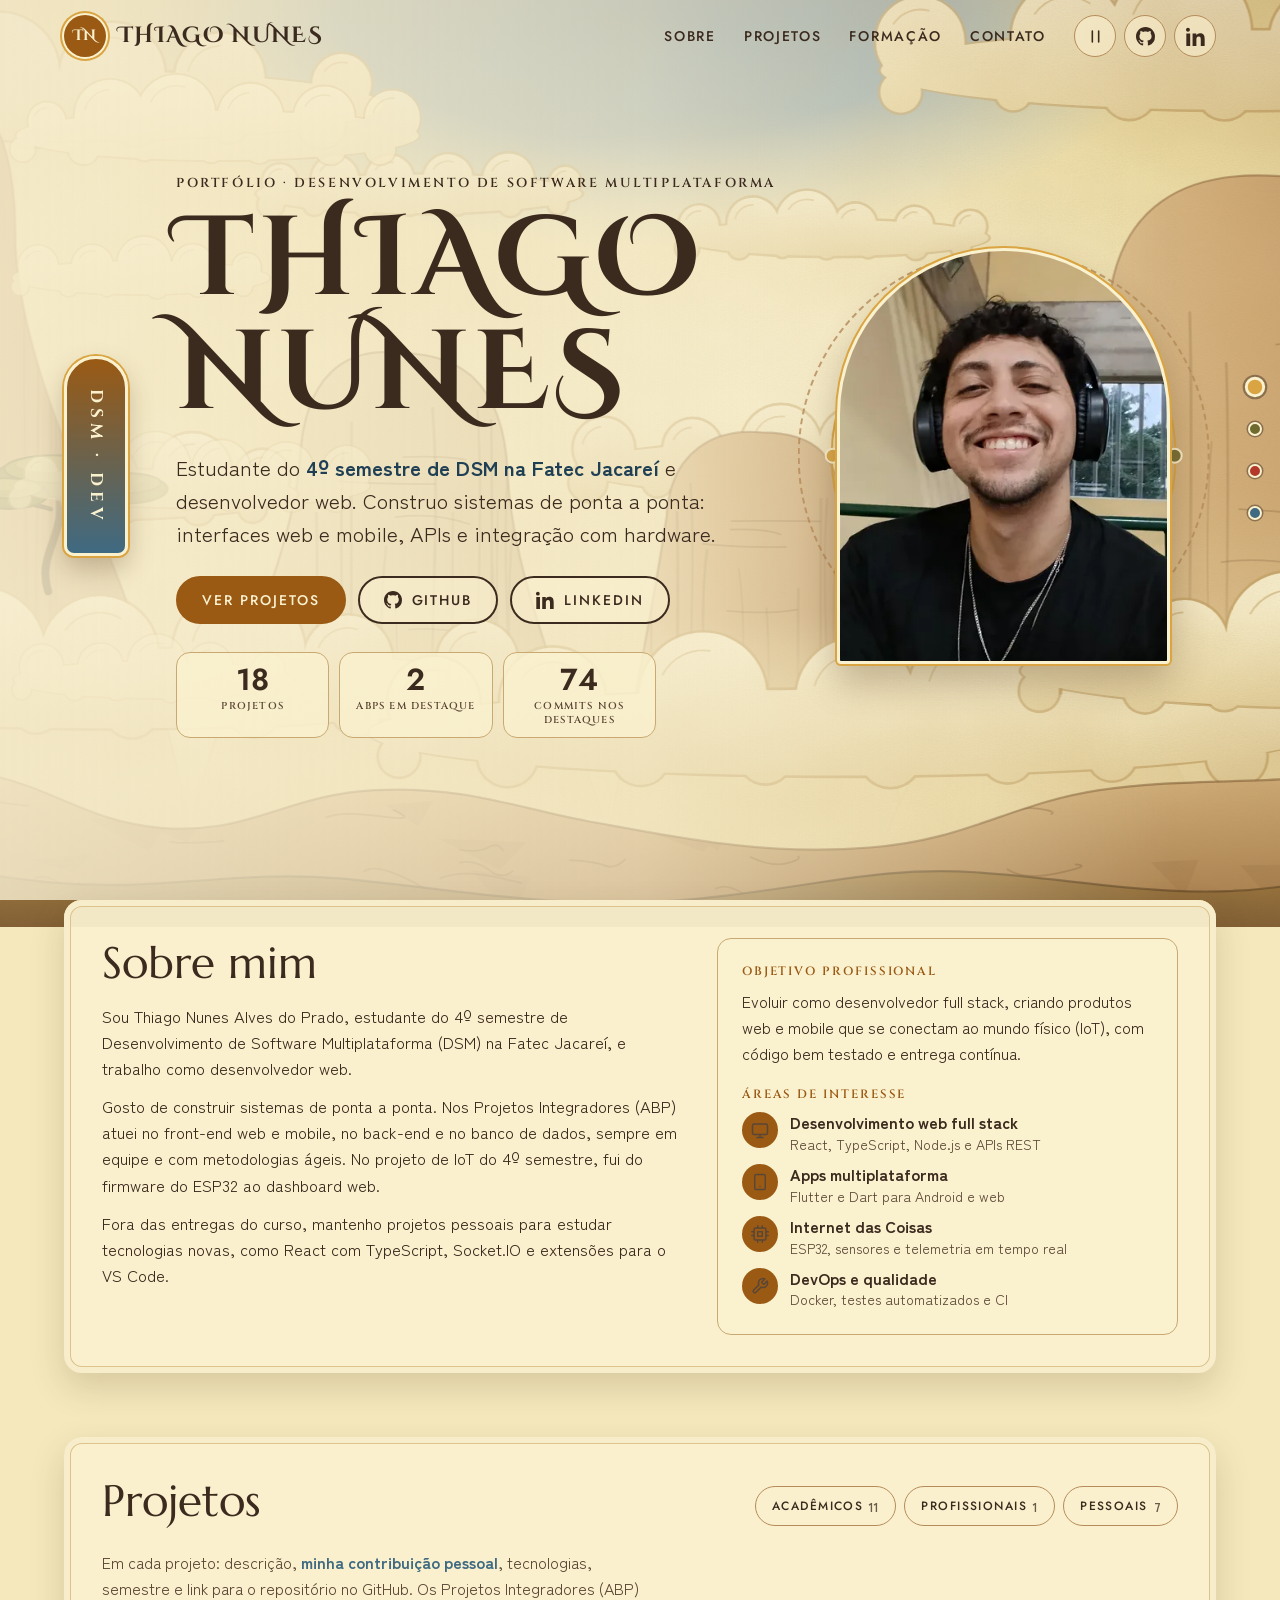
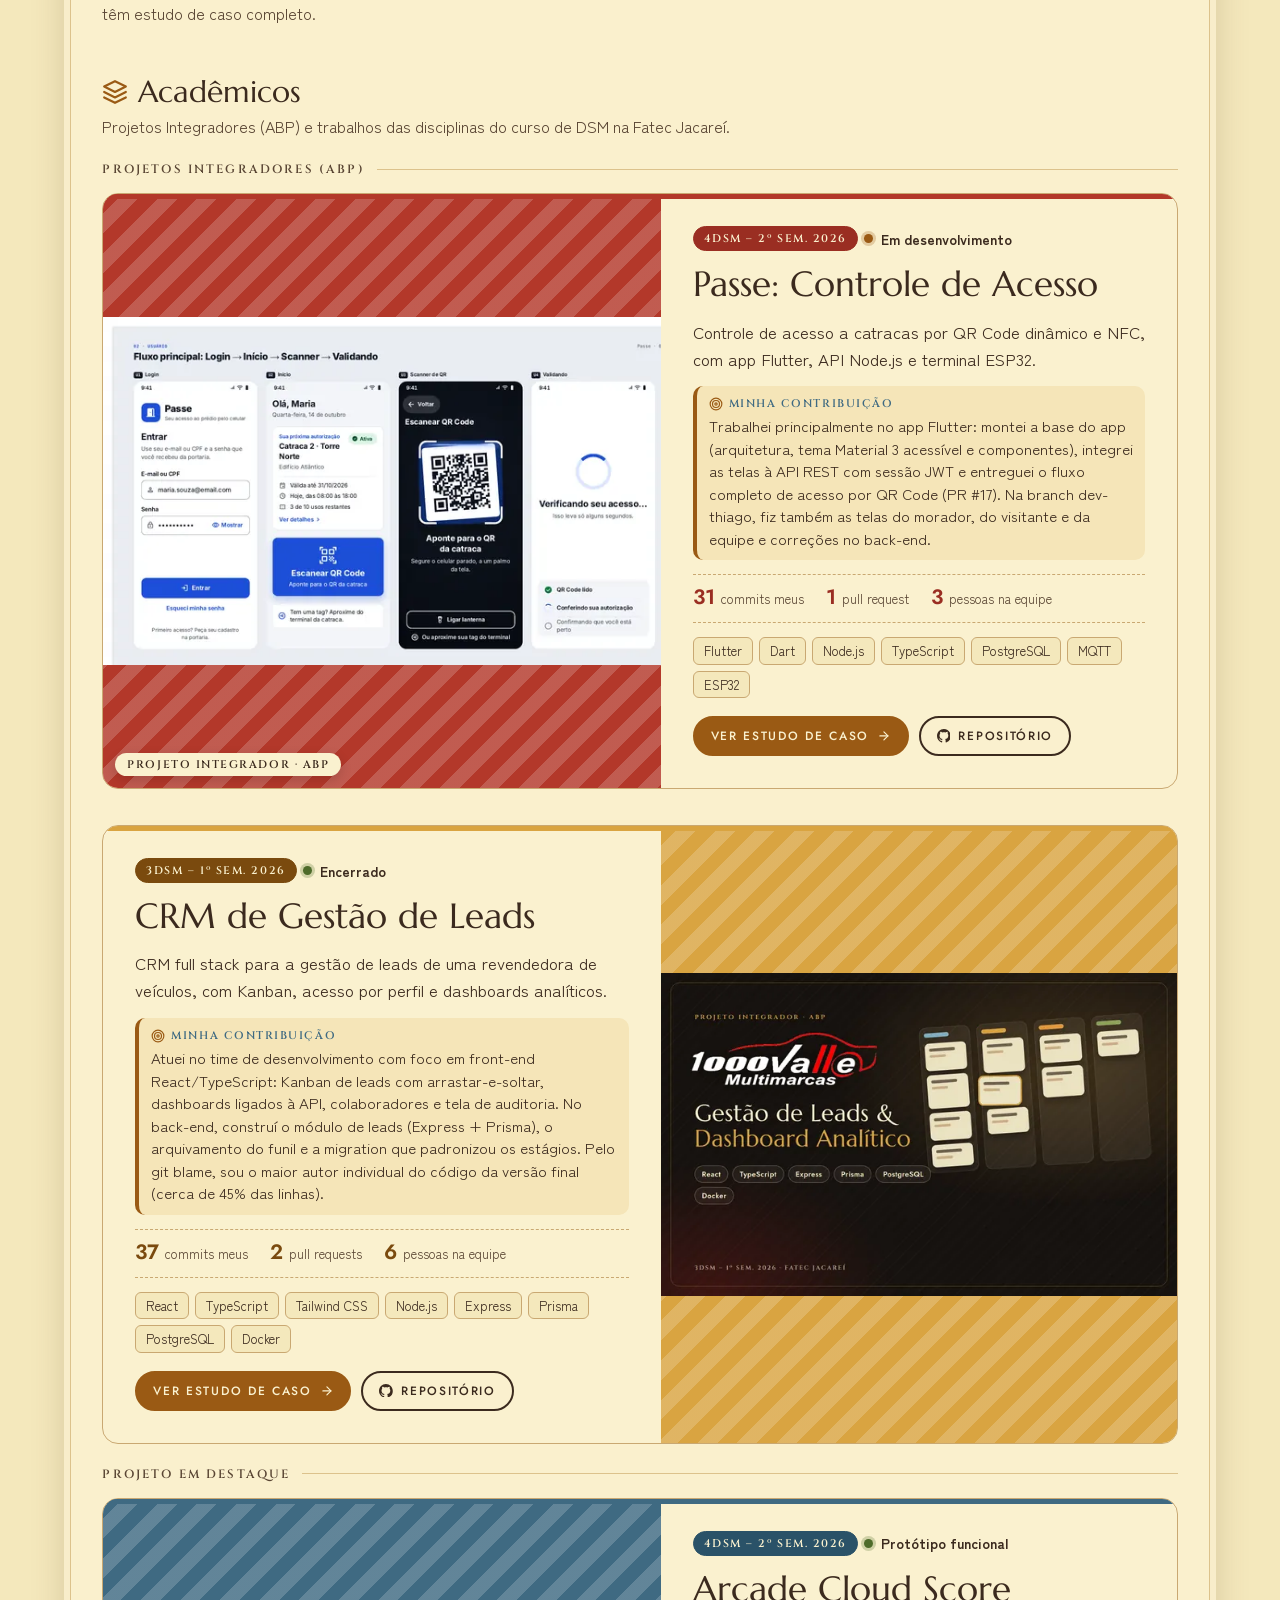
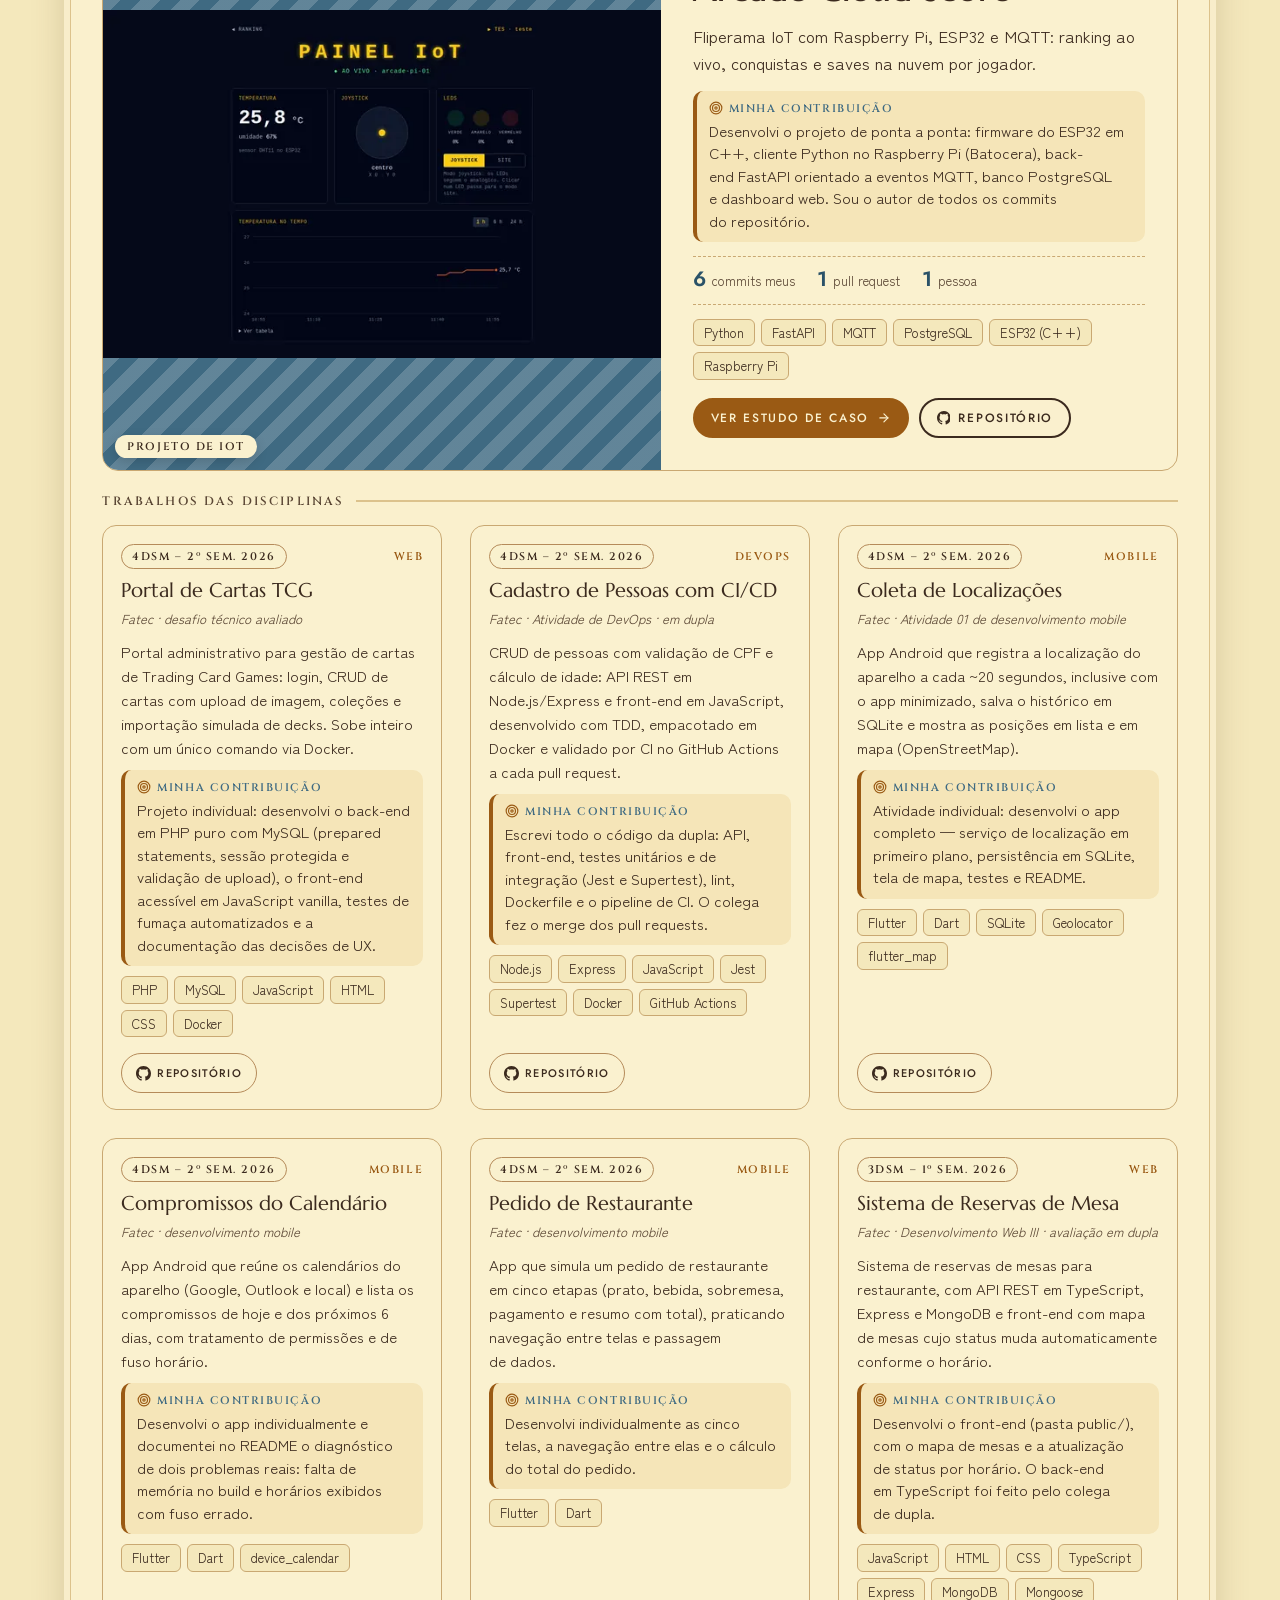
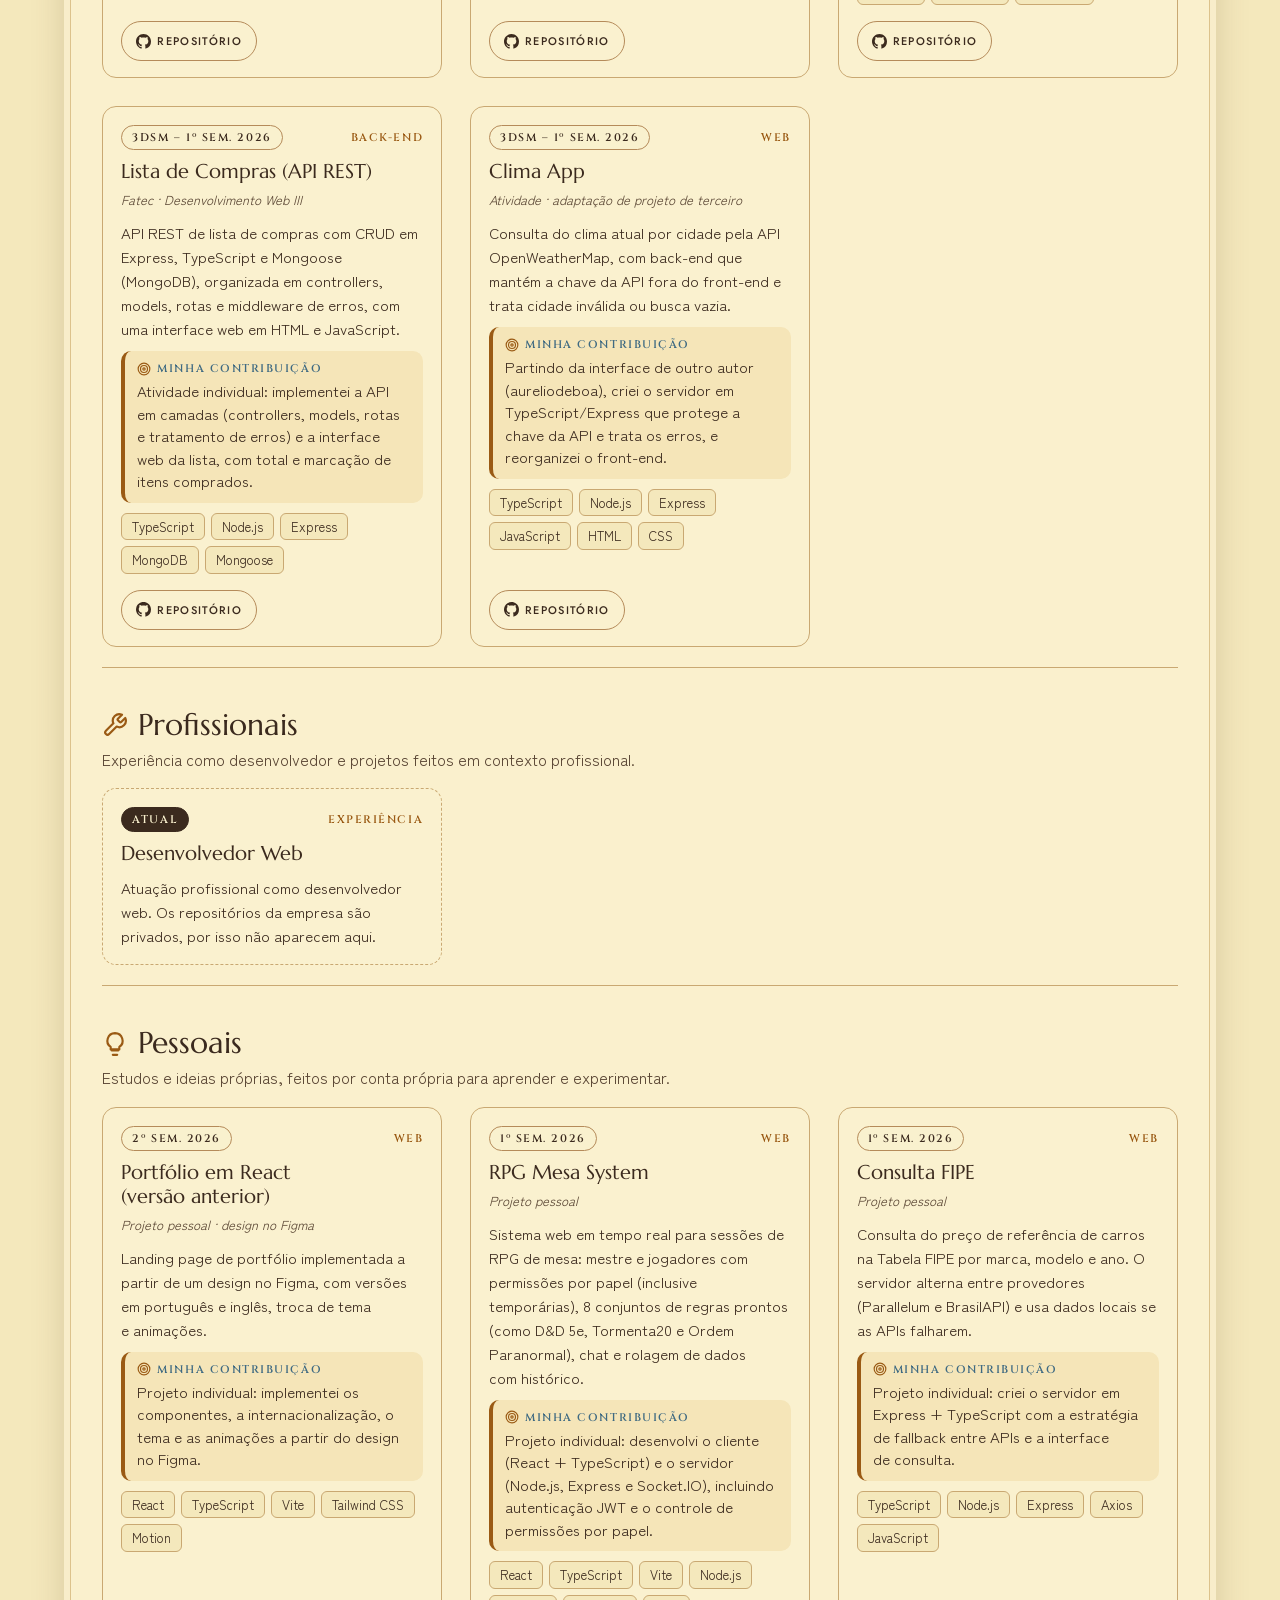
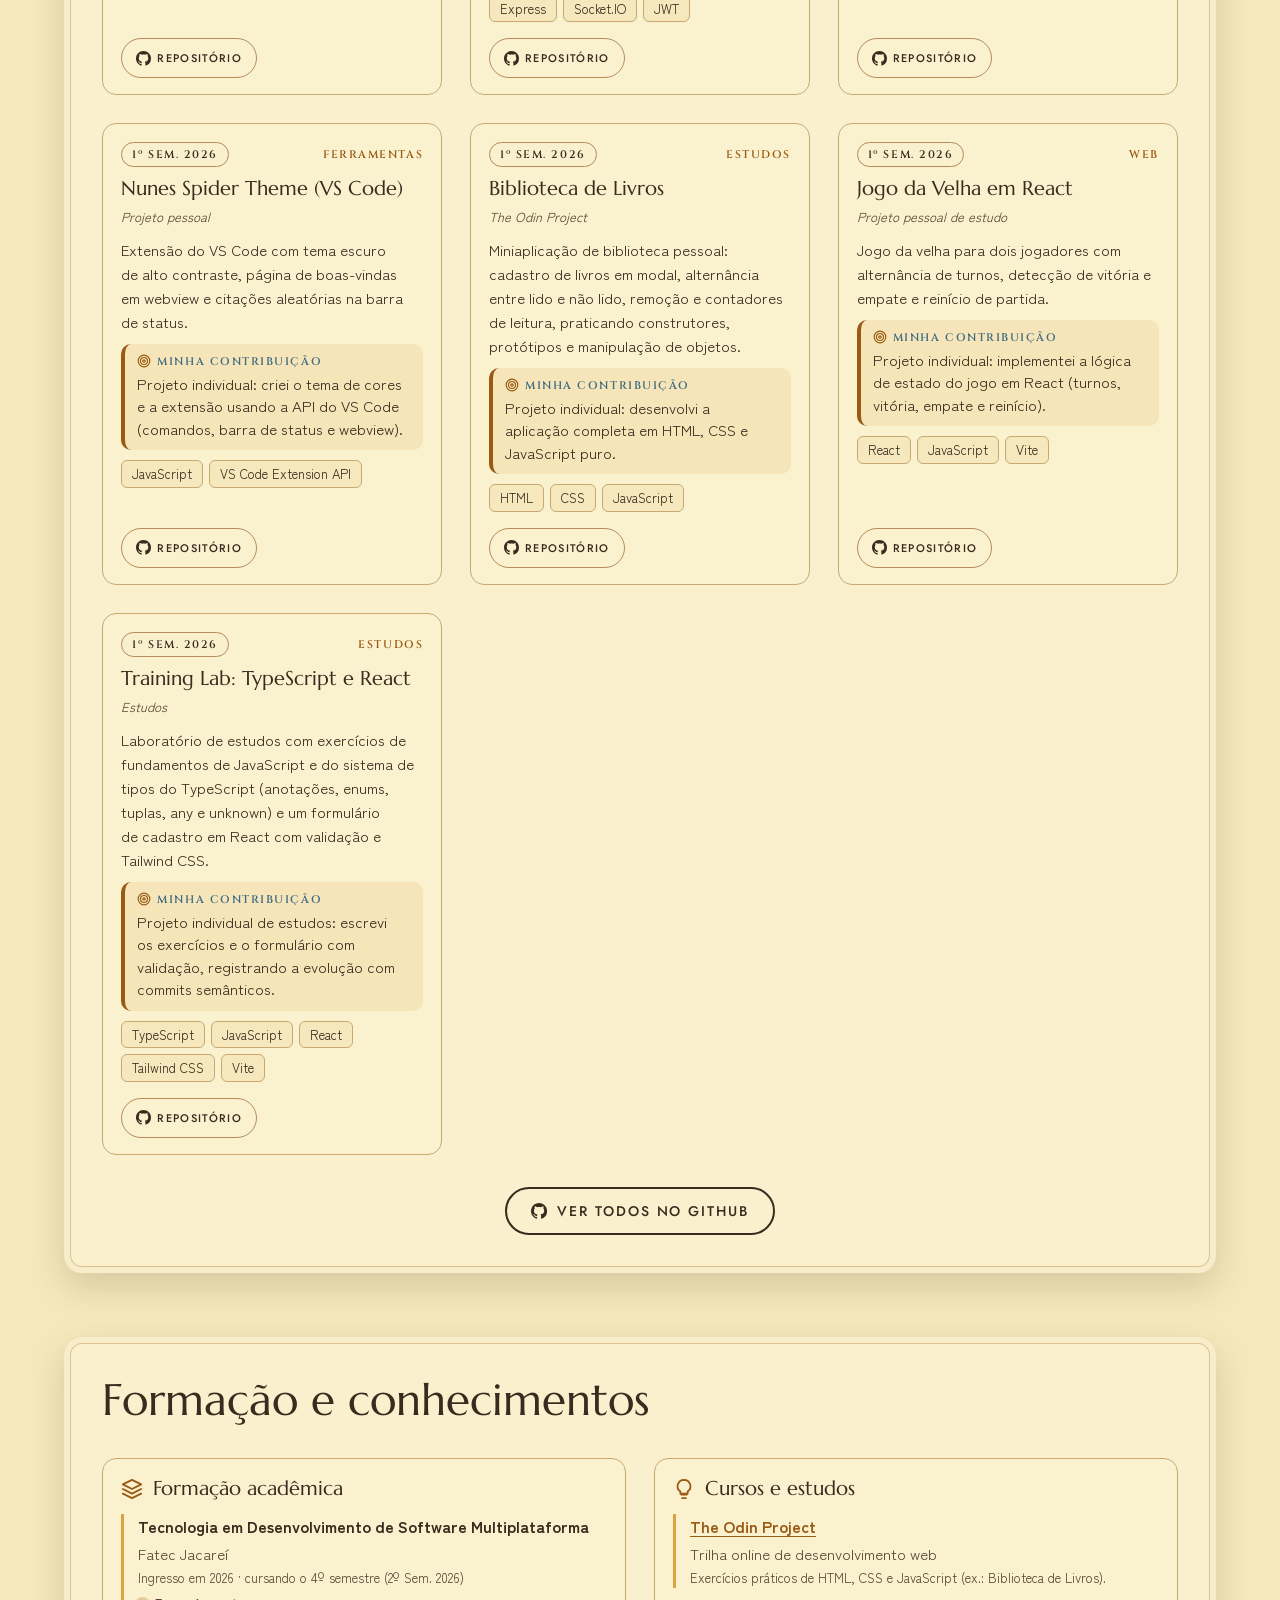
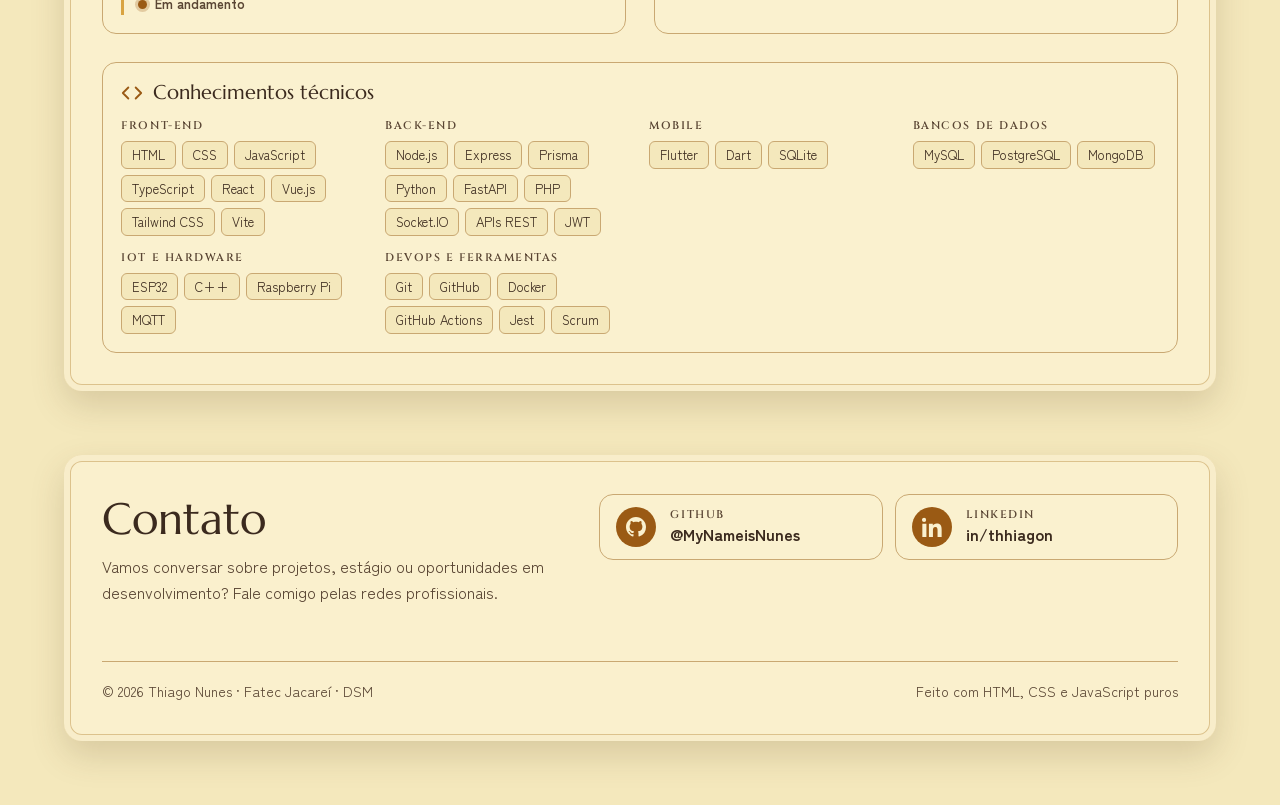
==== docs/index.html @ 823c7231 "Portfólio DSM: apresentação, projetos e estudos de caso" ====
<!DOCTYPE html>
<html lang="pt-BR">
<head>
<meta charset="utf-8">
<meta name="viewport" content="width=device-width, initial-scale=1, viewport-fit=cover">
<title>Thiago Nunes · Portfólio · DSM Fatec Jacareí</title>
<meta name="description" content="Portfólio de Thiago Nunes, estudante de Desenvolvimento de Software Multiplataforma na Fatec Jacareí: projetos integradores (ABP), projetos acadêmicos, profissionais e pessoais.">
<meta name="author" content="Thiago Nunes Alves do Prado">
<meta name="theme-color" content="#F4E8BC">
<meta property="og:type" content="website">
<meta property="og:locale" content="pt_BR">
<meta property="og:title" content="Thiago Nunes · Portfólio">
<meta property="og:description" content="Desenvolvimento de Software Multiplataforma — Fatec Jacareí. ABPs do 3º e 4º semestres, IoT, web e mobile.">
<link rel="icon" href="assets/img/favicon.svg" type="image/svg+xml">
<link rel="preload" href="assets/fonts/cinzel-decorative-700-nome.woff2" as="font" type="font/woff2" crossorigin>
<link rel="preload" href="assets/fonts/zen-kaku-gothic-new-400-latin.woff2" as="font" type="font/woff2" crossorigin>
<link rel="stylesheet" href="assets/css/site.css">
<link rel="stylesheet" href="assets/css/home.css">

<!-- Dados (edite estes arquivos para atualizar o conteúdo) → núcleo → página -->
<script defer src="assets/js/dados/perfil.js"></script>
<script defer src="assets/js/dados/projetos.js"></script>
<script defer src="assets/js/dados/repositorios.js"></script>
<script defer src="assets/js/site.js"></script>
<script defer src="assets/js/home.js"></script>
</head>
<body data-el="ar">
  <a class="skip-link" href="#conteudo">Pular para o conteúdo</a>

  <!-- Fundo e efeitos dos elementos (decorativos) -->
  <div class="bg" id="bg" aria-hidden="true"></div>
  <div class="tint" aria-hidden="true"></div>
  <div class="fx" aria-hidden="true">
    <div class="fx-g fx-ar">
      <img class="cloud c1" src="assets/img/efeitos/nuvem-a.svg" alt="">
      <img class="cloud c2" src="assets/img/efeitos/nuvem-b.svg" alt="">
      <img class="cloud c3" src="assets/img/efeitos/nuvem-a.svg" alt="">
      <img class="cloud c4" src="assets/img/efeitos/nuvem-b.svg" alt="">
    </div>
    <div class="fx-g fx-terra"><div id="leaves"></div></div>
    <div class="fx-g fx-fogo"><div class="glow"></div><div id="embers"></div></div>
    <div class="fx-g fx-agua">
      <div id="bubbles"></div>
      <svg class="wave w1" viewBox="0 0 1440 120" preserveAspectRatio="none"><path d="M0,60 C120,20 240,20 360,60 S600,100 720,60 S960,20 1080,60 S1320,100 1440,60 L1440,120 L0,120Z"/></svg>
      <svg class="wave w2" viewBox="0 0 1440 120" preserveAspectRatio="none"><path d="M0,60 C120,20 240,20 360,60 S600,100 720,60 S960,20 1080,60 S1320,100 1440,60 L1440,120 L0,120Z"/></svg>
    </div>
  </div>
  <div class="veil" aria-hidden="true"></div>

  <nav class="rail" aria-label="Atalhos para as seções">
    <a href="#inicio" data-el="ar" style="--k:#D9A441"><span>Apresentação</span><i></i></a>
    <a href="#projetos" data-el="terra" style="--k:#6F6A2E"><span>Projetos</span><i></i></a>
    <a href="#complementares" data-el="fogo" style="--k:#B3382A"><span>Formação</span><i></i></a>
    <a href="#contato" data-el="agua" style="--k:#3F6A82"><span>Contato</span><i></i></a>
  </nav>

  <header class="site-header">
    <a class="brand" href="#inicio"><span class="seal" aria-hidden="true">TN</span><span class="brand-name">Thiago Nunes</span></a>
    <button class="menu-toggle" type="button" aria-expanded="false" aria-controls="menu" aria-label="Abrir menu"><span></span><span></span><span></span></button>
    <nav class="site-nav" id="menu" aria-label="Principal">
      <a class="nav-link" href="#sobre">Sobre</a>
      <a class="nav-link" href="#projetos">Projetos</a>
      <a class="nav-link" href="#complementares">Formação</a>
      <a class="nav-link" href="#contato">Contato</a>
      <span class="nav-social" data-redes="github linkedin"></span>
    </nav>
  </header>

  <main id="conteudo">
    <!-- ============ APRESENTAÇÃO (Ar) ============ -->
    <section class="hero" id="inicio" data-el="ar" aria-labelledby="titulo-nome">
      <div class="plaque" aria-hidden="true"><span>DSM · DEV</span></div>
      <div class="hero-text">
        <p class="eyebrow">Portfólio · Desenvolvimento de Software Multiplataforma</p>
        <h1 id="titulo-nome">Thiago Nunes</h1>
        <p class="lead">Estudante do <strong>4º semestre de DSM na Fatec Jacareí</strong> e desenvolvedor web. Construo sistemas de ponta a ponta: interfaces web e mobile, APIs e integração com hardware.</p>
        <div class="actions">
          <a class="btn btn-primary" href="#projetos">Ver projetos</a>
          <a class="btn btn-ghost" data-link="github" href="https://github.com/MyNameisNunes" target="_blank" rel="noopener noreferrer"><span data-icon="github"></span>GitHub</a>
          <a class="btn btn-ghost" data-link="linkedin" href="https://www.linkedin.com/in/thhiagon/" target="_blank" rel="noopener noreferrer"><span data-icon="linkedin"></span>LinkedIn</a>
        </div>
        <dl class="hero-stats" id="hero-stats"></dl>
      </div>
      <figure class="photo">
        <div class="ring-box" aria-hidden="true">
          <div class="ring ring-a"></div>
          <div class="ring ring-b">
            <i style="left:50%;top:0;--c:var(--agua)"></i>
            <i style="left:100%;top:50%;--c:var(--terra)"></i>
            <i style="left:50%;top:100%;--c:var(--fogo)"></i>
            <i style="left:0;top:50%;--c:var(--ar)"></i>
          </div>
        </div>
        <div class="frame">
          <picture>
            <source type="image/webp" srcset="assets/img/perfil/thiago-400.webp 400w, assets/img/perfil/thiago-800.webp 800w" sizes="(max-width: 760px) 56vw, 26vw">
            <img src="assets/img/perfil/thiago-800.jpg" srcset="assets/img/perfil/thiago-400.jpg 400w, assets/img/perfil/thiago-800.jpg 800w" sizes="(max-width: 760px) 56vw, 26vw" width="800" height="1000" alt="Foto de Thiago Nunes sorrindo, de fones de ouvido" fetchpriority="high">
          </picture>
        </div>
      </figure>
    </section>

    <section class="section" id="sobre" data-el="ar" aria-labelledby="titulo-sobre">
      <div class="panel about reveal">
        <div class="about-text">
          <h2 id="titulo-sobre">Sobre mim</h2>
          <div class="prose" id="apresentacao"></div>
        </div>
        <div class="about-goals">
          <h3>Objetivo profissional</h3>
          <p id="objetivo"></p>
          <h3>Áreas de interesse</h3>
          <ul class="interest-list" id="interesses"></ul>
        </div>
      </div>
    </section>

    <!-- ============ PROJETOS (Terra) ============ -->
    <section class="section" id="projetos" data-el="terra" aria-labelledby="titulo-projetos">
      <div class="panel reveal">
        <header class="section-head">
          <div>
            <h2 id="titulo-projetos">Projetos</h2>
          </div>
          <nav class="filters" aria-label="Categorias de projetos" id="proj-nav"></nav>
        </header>
        <p class="section-intro proj-intro">Em cada projeto: descrição, <strong>minha contribuição pessoal</strong>, tecnologias, semestre e link para o repositório no GitHub. Os Projetos Integradores (ABP) têm estudo de caso completo.</p>
        <div id="projetos-lista"></div>
        <noscript><p class="noscript">Ative o JavaScript para ver a lista de projetos, ou acesse <a href="https://github.com/MyNameisNunes?tab=repositories">meus repositórios no GitHub</a>.</p></noscript>
      </div>
    </section>

    <!-- ============ INFORMAÇÕES COMPLEMENTARES (Fogo) ============ -->
    <section class="section" id="complementares" data-el="fogo" aria-labelledby="titulo-compl">
      <div class="panel reveal">
        <header class="section-head">
          <div>
            <h2 id="titulo-compl">Formação e conhecimentos</h2>
          </div>
        </header>
        <div class="info-grid" id="complementares-grid"></div>
      </div>
    </section>
  </main>

  <!-- ============ CONTATO (Água) ============ -->
  <footer class="section site-footer" id="contato" data-el="agua" aria-labelledby="titulo-contato">
    <div class="panel contact reveal">
      <div class="contact-head">
        <h2 id="titulo-contato">Contato</h2>
        <p>Vamos conversar sobre projetos, estágio ou oportunidades em desenvolvimento? Fale comigo pelas redes profissionais.</p>
      </div>
      <div class="contact-links" data-contato></div>
      <div class="footer-note">
        <span>© <span data-ano>2026</span> Thiago Nunes · Fatec Jacareí · DSM</span>
        <span>Feito com HTML, CSS e JavaScript puros</span>
      </div>
    </div>
  </footer>
</body>
</html>
---- docs/assets/css/site.css ----
/* ==========================================================================
   site.css — estilos comuns a todas as páginas
   1. Fontes  2. Tokens  3. Base  4. Efeitos  5. Layout  6. Componentes
   ========================================================================== */

/* ===== 1. Fontes (hospedadas no repositório · licença OFL em assets/fonts/LICENCAS-OFL.txt) ===== */

@font-face {
  font-family: "Cinzel";
  src: url("../fonts/cinzel-400-700-latin.woff2") format("woff2");
  font-weight: 400 700; font-style: normal; font-display: swap;
}
/* Cinzel Decorative reduzida às letras de "Thiago Nunes" (só o nome usa esta fonte).
   Se mudar o nome, gere de novo: pyftsubset <fonte>.woff2 --text="NOVO NOME" --flavor=woff2 */
@font-face {
  font-family: "Cinzel Decorative";
  src: url("../fonts/cinzel-decorative-700-nome.woff2") format("woff2");
  font-weight: 700; font-style: normal; font-display: swap;
}
@font-face {
  font-family: "Marcellus";
  src: url("../fonts/marcellus-400-latin.woff2") format("woff2");
  font-weight: 400; font-style: normal; font-display: swap;
}
@font-face {
  font-family: "Jost";
  src: url("../fonts/jost-500-600-latin.woff2") format("woff2");
  font-weight: 500 600; font-style: normal; font-display: swap;
}
@font-face {
  font-family: "Zen Kaku Gothic New";
  src: url("../fonts/zen-kaku-gothic-new-400-latin.woff2") format("woff2");
  font-weight: 400; font-style: normal; font-display: swap;
}
@font-face {
  font-family: "Zen Kaku Gothic New";
  src: url("../fonts/zen-kaku-gothic-new-700-latin.woff2") format("woff2");
  font-weight: 700; font-style: normal; font-display: swap;
}

/* ===== 2. Tokens: paleta, tipografia, espaçamentos e temas por elemento ===== */

/* Propriedades registradas para permitir transição suave entre elementos */
@property --acc  { syntax: "<color>"; inherits: true; initial-value: #9A5A14; }
@property --acc2 { syntax: "<color>"; inherits: true; initial-value: #D9A441; }
@property --acc3 { syntax: "<color>"; inherits: true; initial-value: #3F6A82; }
@property --tint { syntax: "<color>"; inherits: true; initial-value: rgba(0, 0, 0, 0); }

:root {
  /* Paleta base */
  --papel: #F4E8BC;
  --nuvem: #FAF1CF;
  --areia: #D2AD7A;
  --rocha: #B58B5A;
  --tinta: #3B2A1E;
  --tinta-2: #5A4634;          /* texto secundário (contraste AA sobre --nuvem) */
  --linha: #C9A872;
  --linha-2: #DCC28C;

  /* Elementos */
  --agua: #3F6A82;
  --terra: #6F6A2E;
  --fogo: #B3382A;
  --ar: #D9A441;

  /* Estados */
  --ok: #4E6B2A;
  --andamento: #9A5A14;
  --planejado: #5A6E80;

  /* Tipografia (fontes instaladas no sistema primeiro; depois as .woff2 hospedadas em assets/fonts) */
  --logo: "Herculanum", "Cinzel Decorative", Georgia, serif;
  --botao: "Sackers Gothic Medium", "Sackers Gothic", "Jost", system-ui, sans-serif;
  --cap: "Trajan Pro", "Trajan Pro 3", "Cinzel", Georgia, serif;
  --titulo: "Albertus", "Albertus Medium", "Marcellus", Georgia, serif;
  --sans: "Zen Kaku Gothic New", system-ui, -apple-system, "Segoe UI", sans-serif;
  --mono: ui-monospace, "SFMono-Regular", "Cascadia Code", Menlo, Consolas, monospace;

  /* Espaço e forma */
  --pad: clamp(16px, 5vw, 72px);
  --gap: clamp(16px, 2.4vw, 28px);
  --header-h: 72px;
  --raio: 18px;
  --raio-sm: 12px;
  --painel: rgba(250, 241, 207, .94);
  --sombra: 0 14px 34px rgba(90, 60, 25, .18);
  --sombra-hover: 0 14px 28px rgba(90, 60, 25, .22);
  --max: 1200px;
}

/* Cada seção/página define o elemento ativo; as cores de acento acompanham */
body,
body[data-el="ar"]    { --acc: #9A5A14; --acc2: #D9A441; --acc3: #3F6A82; --tint: rgba(0, 0, 0, 0); }
body[data-el="terra"] { --acc: #5E5A24; --acc2: #B5AB5A; --acc3: #33341A; --tint: rgba(95, 105, 40, .30); }
body[data-el="fogo"]  { --acc: #B3382A; --acc2: #E39A3B; --acc3: #5A1E18; --tint: rgba(195, 62, 25, .36); }
body[data-el="agua"]  { --acc: #2F5F7A; --acc2: #7FB0C4; --acc3: #1F3F55; --tint: rgba(40, 100, 140, .32); }

/* Cor de destaque local de um card/projeto (definida via --c) */
[data-cor="ar"]    { --c: var(--ar);    --c-texto: #7A4A0E; }
[data-cor="terra"] { --c: var(--terra); --c-texto: #4F4B1C; }
[data-cor="fogo"]  { --c: var(--fogo);  --c-texto: #9A2E22; }
[data-cor="agua"]  { --c: var(--agua);  --c-texto: #2A5268; }

/* ===== 3. Base: reset, tipografia e utilitários ===== */

*, *::before, *::after { box-sizing: border-box; }

html {
  -webkit-text-size-adjust: 100%;
  text-size-adjust: 100%;
  scroll-behavior: smooth;
  scroll-padding-top: calc(var(--header-h) + 16px);
  background: var(--papel);
}

body {
  margin: 0;
  min-height: 100vh;
  min-height: 100svh;
  isolation: isolate;
  overflow-x: clip;
  font-family: var(--sans);
  font-size: 1rem;
  line-height: 1.6;
  color: var(--tinta);
  background: var(--papel);
  transition: --acc .9s ease, --acc2 .9s ease, --acc3 .9s ease, --tint .9s ease;
}

img, svg, video, picture { display: block; max-width: 100%; }
img { height: auto; }

a { color: var(--acc); text-underline-offset: .18em; text-decoration-thickness: 1px; }
a:hover { color: var(--tinta); }

h1, h2, h3, h4, h5 {
  margin: 0;
  font-family: var(--titulo);
  font-weight: 400;
  line-height: 1.15;
  text-wrap: balance;
}
h2 { font-size: clamp(1.75rem, 1.2rem + 2.2vw, 2.75rem); }
h3 { font-size: clamp(1.25rem, 1.1rem + .6vw, 1.5rem); }

p { margin: 0; text-wrap: pretty; }
ul, ol { margin: 0; padding: 0; }
dl, dd { margin: 0; }
button, input, select { font: inherit; color: inherit; }
code, kbd, pre { font-family: var(--mono); font-size: .92em; }

:focus-visible { outline: 3px solid var(--tinta); outline-offset: 2px; box-shadow: 0 0 0 6px var(--nuvem); border-radius: 4px; }
::selection { background: var(--ar); color: var(--tinta); }

/* Acessibilidade */
.sr-only {
  position: absolute !important;
  width: 1px; height: 1px; padding: 0; margin: -1px;
  overflow: hidden; clip: rect(0 0 0 0); white-space: nowrap; border: 0;
}
.skip-link {
  position: fixed; left: 12px; top: -80px; z-index: 100;
  padding: 12px 18px; border-radius: 999px;
  background: var(--tinta); color: var(--nuvem);
  font: 500 14px var(--botao); letter-spacing: .08em; text-transform: uppercase; text-decoration: none;
  transition: top .2s;
}
.skip-link:focus { top: 12px; color: var(--nuvem); }

/* Ícones SVG gerados pelo JS (assets/js/lib/icones.js) */
.icon { width: 1.15em; height: 1.15em; flex: none; fill: none; stroke: currentColor; stroke-width: 2; stroke-linecap: round; stroke-linejoin: round; }
.icon.is-solid { fill: currentColor; stroke: none; }

/* Rótulo "Elemento · X" */
.el-tag {
  margin: 0 0 6px;
  font: 600 12px var(--cap);
  letter-spacing: .22em;
  text-transform: uppercase;
  color: var(--c-texto, var(--acc));
}

/* Mensagem para quem navega sem JavaScript */
.noscript {
  max-width: var(--max); margin: 0 auto 24px; padding: 16px 20px;
  border-radius: var(--raio-sm); background: var(--nuvem); border: 1.5px solid var(--linha);
}

/* ===== 4. Efeitos: fundo, véu e partículas de cada elemento ===== */

.bg {
  position: fixed; inset: 0; z-index: -3;
  background: var(--papel) url("../img/fundo/avatar-bg.svg") center / cover no-repeat;
  transform: scale(1.06);
  will-change: transform;
}
.tint {
  position: fixed; inset: 0; z-index: -2; pointer-events: none;
  background: var(--tint);
  mix-blend-mode: multiply;
}
.veil {
  position: fixed; inset: 0; z-index: -1; pointer-events: none;
  background: linear-gradient(180deg, rgba(247, 238, 208, .78), rgba(247, 238, 208, .5));
}
@media (min-width: 761px) {
  .veil { background: linear-gradient(90deg, rgba(247, 238, 208, .82), rgba(247, 238, 208, .6) 50%, rgba(247, 238, 208, 0) 92%); }
}

.fx { position: fixed; inset: 0; z-index: -1; overflow: hidden; pointer-events: none; }
.fx-g { position: absolute; inset: 0; opacity: 0; visibility: hidden; transition: opacity 1.1s ease, visibility 0s linear 1.1s; }
.fx-ar { opacity: .35; visibility: visible; }
body[data-el="ar"] .fx-ar,
body[data-el="terra"] .fx-terra,
body[data-el="fogo"] .fx-fogo,
body[data-el="agua"] .fx-agua { opacity: 1; visibility: visible; transition: opacity 1.1s ease, visibility 0s; }
/* Partículas dos elementos inativos ficam pausadas (economiza CPU/GPU, sobretudo no celular) */
body:not([data-el="terra"]) .fx-terra *,
body:not([data-el="fogo"]) .fx-fogo *,
body:not([data-el="agua"]) .fx-agua * { animation-play-state: paused; }

/* Ar — nuvens */
.cloud { position: absolute; left: 0; height: auto; opacity: .85; animation: drift linear infinite; will-change: transform; }
.c1 { top: 6%;  width: max(34vw, 220px); animation-duration: 140s; animation-delay: -30s; }
.c2 { top: 24%; width: max(22vw, 160px); animation-duration: 190s; animation-delay: -120s; opacity: .7; }
.c3 { top: 46%; width: max(30vw, 200px); animation-duration: 160s; animation-delay: -90s; opacity: .6; }
.c4 { top: 68%; width: max(24vw, 170px); animation-duration: 210s; animation-delay: -10s; opacity: .55; }

/* Terra — folhas */
.leaf {
  position: absolute; top: -20px; left: var(--x);
  width: 16px; height: 9px; border-radius: 100% 0 100% 0;
  background: var(--c); opacity: 0;
  animation: fall var(--d) linear var(--delay) infinite;
}

/* Fogo — brasas e brilho */
.glow {
  position: absolute; left: 0; right: 0; bottom: 0; height: 50%;
  background: radial-gradient(110% 100% at 50% 100%, rgba(255, 110, 30, .5), rgba(255, 110, 30, 0) 70%);
  animation: flicker 2.6s ease-in-out infinite alternate;
}
.ember {
  position: absolute; bottom: -12px; left: var(--x);
  width: var(--s); height: var(--s); border-radius: 50%;
  background: #FFC266; box-shadow: 0 0 10px 2px #FF7A1A; opacity: 0;
  animation: ember var(--d) ease-in var(--delay) infinite;
}

/* Água — bolhas e ondas */
.bubble {
  position: absolute; bottom: -40px; left: var(--x);
  width: var(--s); height: var(--s); border-radius: 50%;
  border: 1.5px solid rgba(250, 241, 207, .85); background: rgba(255, 255, 255, .16); opacity: 0;
  animation: bubble var(--d) ease-in-out var(--delay) infinite;
}
.wave { position: absolute; left: 0; bottom: 0; width: 200%; fill: rgba(47, 95, 122, .28); animation: wave 16s linear infinite; }
.w1 { height: 110px; }
.w2 { height: 80px; fill: rgba(127, 176, 196, .35); animation-duration: 24s; animation-direction: reverse; }

@keyframes drift { from { transform: translateX(-40vw); } to { transform: translateX(110vw); } }
@keyframes fall {
  0%   { transform: translate(0, 0) rotate(0); opacity: 0; }
  10%  { opacity: .85; }
  50%  { transform: translate(14vw, 55vh) rotate(260deg); }
  90%  { opacity: .85; }
  100% { transform: translate(28vw, 110vh) rotate(560deg); opacity: 0; }
}
@keyframes flicker { from { opacity: .65; } to { opacity: 1; } }
@keyframes ember {
  0%   { transform: translate(0, 0) scale(1); opacity: 0; }
  12%  { opacity: 1; }
  100% { transform: translate(var(--sw), -105vh) scale(.2); opacity: 0; }
}
@keyframes bubble {
  0%   { transform: translate(0, 0); opacity: 0; }
  15%  { opacity: .9; }
  50%  { transform: translate(24px, -55vh); }
  100% { transform: translate(-16px, -108vh); opacity: 0; }
}
@keyframes wave { to { transform: translateX(-50%); } }

/* Animações de entrada reutilizadas */
@keyframes rise { from { opacity: 0; transform: translateY(26px); } }
@keyframes float { 50% { transform: translateY(-10px); } }
@keyframes spin { to { transform: rotate(360deg); } }

/* Só esconde quando o reveal.js está ativo (.has-reveal) — sem JS, tudo aparece */
.has-reveal .reveal { opacity: 0; transform: translateY(28px); transition: opacity .8s ease, transform .8s ease; }
.has-reveal .reveal.is-in { opacity: 1; transform: none; }
.has-reveal .is-in .stagger > * { animation: rise .6s ease backwards; animation-delay: calc(var(--i, 0) * 70ms + 120ms); }

/* Animações pausadas pelo botão do cabeçalho */
.sem-animacao *, .sem-animacao *::before, .sem-animacao *::after { animation-play-state: paused !important; }

@media (prefers-reduced-motion: reduce) {
  html { scroll-behavior: auto; }
  *, *::before, *::after { animation: none !important; transition: none !important; }
  .has-reveal .reveal { opacity: 1; transform: none; }
  .fx { display: none; }
  .bg { transform: none; }
}

/* ===== 5. Layout: cabeçalho, menu mobile, trilho, seções e rodapé ===== */

/* ---------- Cabeçalho ---------- */
.site-header {
  position: sticky; top: 0; z-index: 30;
  display: flex; align-items: center; justify-content: space-between; gap: 16px;
  min-height: var(--header-h);
  padding: 12px var(--pad);
  padding-top: max(12px, env(safe-area-inset-top));
  transition: background .25s, box-shadow .25s;
}
.site-header.is-scrolled,
.site-header.is-open {
  background: rgba(250, 241, 207, .95);
  box-shadow: 0 1px 0 var(--linha), 0 8px 20px rgba(90, 60, 25, .12);
}

.brand {
  display: inline-flex; align-items: center; gap: 12px; min-width: 0;
  color: var(--tinta); text-decoration: none;
  font-family: var(--logo); font-size: clamp(17px, 1rem + .5vw, 22px);
  letter-spacing: .06em; text-transform: uppercase; white-space: nowrap;
}
.brand:hover { color: var(--tinta); }
.seal {
  width: 42px; height: 42px; flex: none; border-radius: 50%;
  display: grid; place-items: center;
  font-size: 15px; letter-spacing: .04em;
  background: var(--acc); color: var(--nuvem);
  box-shadow: 0 0 0 2px var(--nuvem), 0 0 0 4px var(--acc2);
}

.site-nav { display: flex; align-items: center; gap: clamp(14px, 2.2vw, 32px); }
.site-nav .nav-link {
  position: relative; padding: 8px 0;
  color: var(--tinta); text-decoration: none;
  font: 500 14px var(--botao); letter-spacing: .12em; text-transform: uppercase;
}
.site-nav .nav-link::after {
  content: ""; position: absolute; left: 0; right: 0; bottom: 2px; height: 2px;
  background: var(--acc); transform: scaleX(0); transform-origin: left; transition: transform .25s;
}
.site-nav .nav-link:hover::after,
.site-nav .nav-link.is-active::after,
.site-nav .nav-link[aria-current="page"]::after { transform: scaleX(1); }
.nav-social { display: flex; align-items: center; gap: 8px; }

/* Botão do menu (somente mobile) */
.menu-toggle {
  display: none; position: relative; flex: none;
  width: 46px; height: 46px; border-radius: 50%;
  border: 1.5px solid var(--rocha); background: rgba(250, 241, 207, .7);
  cursor: pointer;
}
.menu-toggle span {
  position: absolute; left: 13px; right: 13px; height: 2px; border-radius: 2px;
  background: var(--tinta); transition: transform .25s, opacity .2s;
}
.menu-toggle span:nth-child(1) { top: 15px; }
.menu-toggle span:nth-child(2) { top: 21px; }
.menu-toggle span:nth-child(3) { top: 27px; }
.site-header.is-open .menu-toggle span:nth-child(1) { transform: translateY(6px) rotate(45deg); }
.site-header.is-open .menu-toggle span:nth-child(2) { opacity: 0; }
.site-header.is-open .menu-toggle span:nth-child(3) { transform: translateY(-6px) rotate(-45deg); }

@media (max-width: 860px) {
  :root { --header-h: 66px; }
  .menu-toggle { display: inline-block; }
  .site-nav {
    position: absolute; top: 100%; left: 0; right: 0;
    flex-direction: column; align-items: stretch; gap: 0;
    max-height: calc(100svh - var(--header-h));
    overflow-y: auto; overscroll-behavior: contain;
    padding: 4px var(--pad) 22px;
    background: rgba(250, 241, 207, .98);
    box-shadow: 0 1px 0 var(--linha), 0 18px 30px rgba(90, 60, 25, .18);
    opacity: 0; visibility: hidden; transform: translateY(-8px);
    transition: opacity .2s, transform .2s, visibility 0s .2s;
  }
  .site-header.is-open .site-nav { opacity: 1; visibility: visible; transform: none; transition: opacity .2s, transform .2s; }
  .site-nav .nav-link { padding: 16px 4px; font-size: 15px; border-bottom: 1px solid var(--linha-2); }
  .site-nav .nav-link::after { display: none; }
  .site-nav .nav-link.is-active,
  .site-nav .nav-link[aria-current="page"] { color: var(--c-texto, var(--acc)); border-left: 4px solid currentColor; padding-left: 10px; }
  .nav-social { padding-top: 18px; gap: 12px; }
}
@media (max-width: 380px) {
  .brand-name { font-size: 15px; letter-spacing: .04em; }
  .seal { width: 38px; height: 38px; font-size: 14px; }
}

/* ---------- Trilho de elementos (desktop) ---------- */
.rail {
  position: fixed; right: 18px; top: 50%; transform: translateY(-50%); z-index: 9;
  display: flex; flex-direction: column; gap: 18px;
}
.rail a { display: flex; align-items: center; justify-content: flex-end; gap: 10px; text-decoration: none; min-height: 24px; }
.rail span {
  font: 600 12px var(--cap); letter-spacing: .16em; text-transform: uppercase; color: var(--tinta);
  background: var(--nuvem); padding: 3px 10px; border-radius: 999px;
  opacity: 0; transform: translateX(6px); transition: opacity .25s, transform .25s;
}
.rail a:hover span, .rail a:focus-visible span { opacity: 1; transform: none; }
.rail i {
  width: 14px; height: 14px; border-radius: 50%; background: var(--k);
  border: 2px solid var(--nuvem); box-shadow: 0 0 0 1.5px rgba(59, 42, 30, .45);
  transition: transform .3s;
}
.rail a.is-active i { transform: scale(1.45); }
@media (max-width: 1100px) { .rail { display: none; } }

/* ---------- Seções e painéis ---------- */
.section { padding: 0 var(--pad) clamp(36px, 6vw, 64px); }
.panel {
  max-width: var(--max); margin: 0 auto;
  padding: clamp(20px, 3vw, 40px);
  background: var(--painel);
  border-radius: var(--raio);
  box-shadow: inset 0 0 0 6px var(--painel), inset 0 0 0 7px var(--linha-2), var(--sombra);
}
@media (max-width: 480px) {
  .section { padding-inline: 12px; }
  .panel { padding: 22px 16px; border-radius: 16px; box-shadow: inset 0 0 0 4px var(--painel), inset 0 0 0 5px var(--linha-2), var(--sombra); }
}

.section-head {
  display: flex; flex-wrap: wrap; align-items: flex-end; justify-content: space-between; gap: 14px 24px;
  margin-bottom: clamp(20px, 3vw, 32px);
}
.section-intro { max-width: 34em; color: var(--tinta-2); font-size: 1rem; }
.section-foot { display: flex; flex-wrap: wrap; justify-content: center; gap: 12px; margin-top: clamp(22px, 3vw, 32px); }

/* ---------- Rodapé / contato ---------- */
.site-footer { padding-bottom: max(clamp(36px, 6vw, 64px), env(safe-area-inset-bottom)); }
.footer-note {
  display: flex; flex-wrap: wrap; justify-content: space-between; gap: 8px 24px;
  margin-top: clamp(22px, 3vw, 32px); padding-top: 18px;
  border-top: 1.5px solid var(--linha);
  font-size: 14px; color: var(--tinta-2);
}
.footer-note a { color: inherit; }

/* ===== 6. Componentes comuns ===== */

/* ---------- Texto corrido ---------- */
.prose { display: grid; gap: 12px; max-width: 46em; font-size: 1.02rem; }
.prose p { color: var(--tinta); }
.muted { color: var(--tinta-2); }

/* ---------- Botões ---------- */
.btn {
  display: inline-flex; align-items: center; justify-content: center; gap: 10px;
  min-height: 48px; padding: 12px 24px; border-radius: 999px;
  font: 500 14px var(--botao); letter-spacing: .14em; text-transform: uppercase; text-decoration: none;
  border: 2px solid var(--tinta); cursor: pointer; text-align: center;
  transition: transform .15s, background .15s, color .15s, border-color .15s;
}
.btn:hover { transform: translateY(-2px); }
.btn:active { transform: none; }
.btn-primary { background: var(--acc); border-color: var(--acc); color: var(--nuvem); }
.btn-primary:hover { background: var(--tinta); border-color: var(--tinta); color: var(--nuvem); }
.btn-ghost { color: var(--tinta); background: rgba(250, 241, 207, .6); }
.btn-ghost:hover { background: var(--tinta); color: var(--nuvem); }
.btn-sm { min-height: 40px; padding: 8px 16px; font-size: 12px; gap: 8px; }

.icon-btn {
  display: inline-grid; place-items: center; flex: none;
  width: 42px; height: 42px; border-radius: 50%;
  color: var(--tinta); background: rgba(250, 241, 207, .6);
  border: 1.5px solid var(--rocha); text-decoration: none;
  transition: background .15s, color .15s, transform .15s;
}
button.icon-btn { padding: 0; cursor: pointer; font: inherit; }
.icon-btn[aria-pressed="true"] { background: var(--tinta); border-color: var(--tinta); color: var(--nuvem); }
.icon-btn:hover { background: var(--tinta); border-color: var(--tinta); color: var(--nuvem); transform: translateY(-2px); }
.icon-btn .icon { width: 19px; height: 19px; }

/* ---------- Selos (contexto, status) ---------- */
.badges { display: flex; flex-wrap: wrap; gap: 6px; }
.badge {
  display: inline-flex; align-items: center; gap: 6px;
  font: 600 11px var(--cap); letter-spacing: .14em; text-transform: uppercase;
  padding: 4px 10px; border-radius: 999px;
  border: 1.5px solid var(--c, var(--rocha)); color: var(--tinta); background: rgba(250, 241, 207, .7);
}
/* Fundo na variante escura da cor do projeto: contraste ≥ 6,5:1 com o texto claro */
.badge.is-solid { background: var(--c-texto, var(--tinta)); border-color: var(--c-texto, var(--tinta)); color: var(--nuvem); }
.status { display: inline-flex; align-items: center; gap: 8px; font-weight: 700; font-size: 14px; }
.status::before { content: ""; width: 9px; height: 9px; border-radius: 50%; background: var(--s, var(--ok)); box-shadow: 0 0 0 3px color-mix(in srgb, var(--s, var(--ok)) 25%, transparent); }
.status[data-status="andamento"] { --s: var(--andamento); }
.status[data-status="andamento"]::before { animation: pulse 1.8s ease-in-out infinite; }
@keyframes pulse { 50% { box-shadow: 0 0 0 6px color-mix(in srgb, var(--s) 10%, transparent); } }

/* ---------- Chips de tecnologia ---------- */
.tech-list { display: flex; flex-wrap: wrap; gap: 6px; list-style: none; }
.tech {
  display: inline-flex; align-items: center; gap: 6px;
  padding: 3px 10px; border-radius: 6px;
  font-size: 13px; font-weight: 500; line-height: 1.5;
  background: var(--papel); border: 1px solid var(--linha); color: var(--tinta);
}
---- docs/assets/css/home.css ----
/* ==========================================================================
   home.css — página inicial (hero, sobre, projetos, formação e contato)
   ========================================================================== */

/* ---------- Hero ---------- */
.hero {
  min-height: calc(100svh - var(--header-h));
  display: flex; flex-direction: column; align-items: center; gap: 28px;
  padding: 12px var(--pad) 56px;
}
.plaque {
  display: none;
  animation: rise .9s ease backwards, float 7s ease-in-out .9s infinite;
  flex: none; width: 64px; height: 200px;
  place-items: center;
  border-radius: 32px 32px 10px 10px;
  background: linear-gradient(180deg, var(--acc), var(--acc3));
  border: 3px solid var(--nuvem);
  box-shadow: 0 0 0 2px var(--acc2), 0 12px 26px rgba(80, 50, 20, .28);
}
.plaque span {
  writing-mode: vertical-rl;
  font-family: var(--cap); font-weight: 700; font-size: 17px;
  letter-spacing: .3em; color: var(--nuvem);
}
.hero-text { width: 100%; max-width: 40rem; text-align: center; }
.hero-text > * { animation: rise .8s ease backwards; }
.hero-text > :nth-child(2) { animation-delay: .12s; }
.hero-text > :nth-child(3) { animation-delay: .24s; }
.hero-text > :nth-child(4) { animation-delay: .36s; }
.hero-text > :nth-child(5) { animation-delay: .48s; }
.eyebrow {
  margin: 0 0 12px;
  font: 600 13px var(--cap); letter-spacing: .2em; text-transform: uppercase;
}
.hero h1 {
  font-family: var(--logo);
  font-size: clamp(2.6rem, 1.2rem + 7.4vw, 7rem);
  letter-spacing: .04em; text-transform: uppercase; line-height: 1.02;
  overflow-wrap: break-word;
}
.lead { max-width: 32em; margin: 18px auto 26px; font-size: clamp(1.05rem, .95rem + .55vw, 1.3rem); }
.lead strong { font-weight: 700; color: #1F3F55; }
.actions { display: flex; flex-wrap: wrap; justify-content: center; gap: 12px; }
.actions .btn .icon { width: 18px; height: 18px; }
@media (max-width: 480px) {
  .actions .btn { flex: 1 1 0; padding-inline: 14px; }
  .actions .btn-primary { flex-basis: 100%; }
}

.hero-stats {
  display: grid; grid-template-columns: repeat(3, minmax(0, 1fr)); gap: 10px;
  max-width: 30rem; margin: 28px auto 0;
}
.hero-stats div {
  display: flex; flex-direction: column; gap: 2px;
  padding: 10px 8px; border-radius: 14px; text-align: center;
  background: rgba(250, 241, 207, .78); border: 1.5px solid var(--linha);
}
.hero-stats dt { font: 600 10px var(--cap); letter-spacing: .12em; text-transform: uppercase; color: var(--tinta-2); }
.hero-stats dd { order: -1; font: 600 clamp(1.45rem, 1.2rem + 1vw, 1.9rem) / 1.1 var(--botao); letter-spacing: .02em; }

/* Foto */
.photo {
  position: relative; flex: none; margin: 18px 0 0; order: -1;
  width: min(210px, 56vw); aspect-ratio: 4 / 5;
  animation: rise 1s ease .3s backwards, float 8s ease-in-out 1.3s infinite;
}
.frame {
  position: relative; height: 100%; overflow: hidden;
  border-radius: 999px 999px 24px 24px;
  border: 3px solid var(--nuvem);
  box-shadow: 0 0 0 2px var(--acc2), 0 18px 36px rgba(80, 50, 20, .3);
  background: var(--papel);
}
.frame picture, .frame img { width: 100%; height: 100%; }
.frame img { object-fit: cover; object-position: 50% 30%; }
.ring-box { position: absolute; left: 50%; top: 50%; width: 124%; aspect-ratio: 1; translate: -50% -50%; z-index: -1; }
.ring { position: absolute; border-radius: 50%; animation: spin 80s linear infinite; }
.ring-a { inset: 0; border: 2px dashed var(--rocha); opacity: .8; }
.ring-b { inset: 8%; border: 2px solid var(--acc2); opacity: .9; animation-duration: 55s; animation-direction: reverse; }
.ring-b i {
  position: absolute; width: 16px; height: 16px; margin: -8px 0 0 -8px; border-radius: 50%;
  background: var(--c); border: 2px solid var(--nuvem);
}

@media (min-width: 761px) {
  .hero { flex-direction: row; gap: clamp(24px, 4vw, 48px); padding-top: 0; padding-bottom: 60px; }
  .plaque { display: grid; }
  .hero-text { text-align: left; max-width: none; flex: 1 1 auto; }
  .lead { margin-inline: 0; }
  .actions { justify-content: flex-start; }
  .hero-stats { margin-inline: 0; }
  .photo { order: 0; margin: 0 0 0 auto; width: clamp(220px, 26vw, 360px); }
}
@media (min-width: 1101px) { .hero { padding-right: max(var(--pad), 110px); } }
@media (min-width: 761px) and (max-width: 1000px) {
  .plaque { width: 52px; height: 160px; border-radius: 26px 26px 8px 8px; }
  .plaque span { font-size: 14px; }
}

/* ---------- Projetos em destaque ---------- */
.features { display: grid; gap: clamp(22px, 3.2vw, 36px); }
.feature {
  position: relative; display: grid; overflow: hidden;
  border-radius: 16px; background: var(--nuvem);
  border: 1.5px solid var(--linha);
  box-shadow: 0 1px 0 rgba(255, 255, 255, .6) inset;
  transition: transform .25s, box-shadow .25s;
}
.feature::before { content: ""; position: absolute; inset: 0 0 auto; height: 5px; background: var(--c); z-index: 1; }
.feature:hover { transform: translateY(-4px); box-shadow: var(--sombra-hover); }
.feature-media {
  position: relative; display: block; overflow: hidden; aspect-ratio: 16 / 10;
  background: repeating-linear-gradient(135deg, var(--c) 0 14px, color-mix(in srgb, var(--c) 82%, white) 14px 28px);
}
.feature-media img { width: 100%; height: 100%; object-fit: cover; object-position: top center; transition: transform .5s ease; }
.feature:hover .feature-media img { transform: scale(1.03); }
.feature-media .media-tag {
  position: absolute; left: 12px; bottom: 12px;
  padding: 4px 12px; border-radius: 999px;
  font: 600 11px var(--cap); letter-spacing: .14em; text-transform: uppercase;
  background: var(--nuvem); color: var(--tinta); box-shadow: 0 4px 12px rgba(0, 0, 0, .15);
}
.feature-body { display: flex; flex-direction: column; gap: 14px; padding: clamp(18px, 2.6vw, 32px); }
.feature-body h5 { font-family: var(--titulo); font-weight: 400; line-height: 1.12; font-size: clamp(1.5rem, 1.15rem + 1.3vw, 2.2rem); text-wrap: balance; }
.feature-body h5 a { color: var(--tinta); text-decoration: none; }
.feature-body h5 a:hover { color: var(--c-texto, var(--acc)); }
.feature-tagline { font-size: 1.05rem; }
.feature-stats { display: flex; flex-wrap: wrap; gap: 8px 22px; padding: 12px 0; border-block: 1.5px dashed var(--linha); }
.feature-stats div { display: flex; align-items: baseline; gap: 6px; }
.feature-stats dt { font-size: 13px; color: var(--tinta-2); order: 1; }
.feature-stats dd { font: 600 1.3rem / 1 var(--botao); color: var(--c-texto, var(--tinta)); }
.feature-actions { display: flex; flex-wrap: wrap; gap: 10px; margin-top: auto; padding-top: 4px; }

@media (min-width: 900px) {
  .feature { grid-template-columns: minmax(0, 1.08fr) minmax(0, 1fr); }
  .feature-media { aspect-ratio: auto; min-height: 100%; display: grid; align-items: center; }
  .feature-media img { height: auto; aspect-ratio: 16 / 10; }
  .feature:nth-child(even) .feature-media { order: 2; }
}
@media (max-width: 480px) {
  .feature-actions .btn { flex: 1 1 100%; }
}


/* ---------- Sobre mim ---------- */
.about { display: grid; gap: clamp(22px, 3vw, 40px); }
.about-text h2 { margin-bottom: 14px; }
.about .prose { max-width: 40em; }
.about-goals { display: grid; gap: 10px; align-content: start; padding: clamp(16px, 2.4vw, 24px); border-radius: 14px; background: var(--nuvem); border: 1.5px solid var(--linha); }
.about-goals h3 { font: 600 12px var(--cap); letter-spacing: .16em; text-transform: uppercase; color: var(--acc); }
.about-goals h3:not(:first-child) { margin-top: 10px; }
.about-goals > p { font-size: 1rem; }
.interest-list { display: grid; gap: 10px; list-style: none; }
.interest-list li { display: flex; align-items: flex-start; gap: 12px; }
.interest-icon { display: grid; place-items: center; flex: none; width: 36px; height: 36px; border-radius: 50%; background: var(--acc); color: var(--nuvem); }
.interest-icon .icon { width: 18px; height: 18px; }
.interest-list div { display: grid; }
.interest-list b { line-height: 1.35; }
.interest-list span { font-size: 14px; color: var(--tinta-2); line-height: 1.45; }
@media (min-width: 900px) { .about { grid-template-columns: minmax(0, 1.25fr) minmax(0, 1fr); align-items: start; } }

/* ---------- Grupos de projetos (Acadêmicos / Profissionais / Pessoais) ---------- */
.proj-intro { margin: -8px 0 8px; }
.proj-intro strong { color: var(--acc3); }
.proj-group { display: grid; gap: 16px; padding-top: clamp(24px, 3.4vw, 40px); }
.proj-group + .proj-group { margin-top: clamp(12px, 2vw, 20px); border-top: 1.5px solid var(--linha); }
.proj-group-head { display: grid; gap: 4px; }
.proj-group-head h3 { display: flex; align-items: center; gap: 10px; font-size: clamp(1.4rem, 1.15rem + 1vw, 1.9rem); }
.proj-group-head h3 .icon { width: 26px; height: 26px; color: var(--acc); }
.proj-group-head p { color: var(--tinta-2); max-width: 46em; }
.subgroup { margin-top: 6px; font: 600 12px var(--cap); letter-spacing: .18em; text-transform: uppercase; color: var(--tinta-2); display: flex; align-items: center; gap: 12px; }
.subgroup::after { content: ""; flex: 1; height: 1.5px; background: var(--linha-2); }

/* ---------- Informações complementares ---------- */
.info-grid { display: grid; grid-template-columns: repeat(auto-fit, minmax(min(260px, 100%), 1fr)); gap: var(--gap); }
.info-card { display: grid; gap: 14px; align-content: start; padding: 18px; border-radius: 14px; background: var(--nuvem); border: 1.5px solid var(--linha); }
.info-card h3 { display: flex; align-items: center; gap: 10px; font-size: 1.25rem; }
.info-card h3 .icon { width: 22px; height: 22px; color: var(--acc); }
.info-list { display: grid; gap: 12px; list-style: none; }
.info-list li { display: grid; gap: 2px; padding-left: 14px; border-left: 3px solid var(--acc2); }
.info-list span { color: var(--tinta-2); font-size: 15px; }
.info-list small { color: var(--tinta-2); font-size: 13px; }
.info-list .status { margin-top: 4px; font-size: 13px; }
.skill-groups { display: grid; grid-template-columns: repeat(auto-fit, minmax(min(200px, 100%), 1fr)); gap: 14px 18px; }
.skill-group { display: grid; gap: 8px; align-content: start; }
.skill-group h4 { font: 600 11px var(--cap); letter-spacing: .14em; text-transform: uppercase; color: var(--tinta-2); }
@media (min-width: 700px) {
  .info-grid { grid-template-columns: repeat(2, minmax(0, 1fr)); }
  .info-card.is-wide { grid-column: 1 / -1; }
}

/* ---------- Contato ---------- */
.contact { display: grid; gap: 24px; }
.contact-head p { margin-top: 10px; max-width: 36em; color: var(--tinta-2); }
.contact-links { display: grid; grid-template-columns: repeat(auto-fit, minmax(min(220px, 100%), 1fr)); gap: 12px; }
.contact-link {
  display: flex; align-items: center; gap: 14px; min-height: 64px;
  padding: 12px 16px; border-radius: 14px; text-decoration: none; color: var(--tinta);
  background: var(--nuvem); border: 1.5px solid var(--linha);
  transition: transform .15s, border-color .15s, box-shadow .15s;
}
.contact-link:hover { color: var(--tinta); transform: translateY(-2px); border-color: var(--acc); box-shadow: var(--sombra-hover); }
.contact-link .icon-wrap { display: grid; place-items: center; width: 40px; height: 40px; border-radius: 50%; flex: none; background: var(--acc); color: var(--nuvem); }
.contact-link .icon { width: 20px; height: 20px; }
.contact-link span { display: grid; min-width: 0; }
.contact-link b { font: 600 11px var(--cap); letter-spacing: .14em; text-transform: uppercase; color: var(--tinta-2); }
.contact-link em { font-style: normal; font-weight: 700; overflow-wrap: anywhere; }
@media (min-width: 900px) {
  .contact { grid-template-columns: minmax(0, .9fr) minmax(0, 1.1fr); align-items: start; }
  .contact .footer-note { grid-column: 1 / -1; }
}

/* ---------- Componentes usados só na página inicial ---------- */

/* ---------- Chips de filtro ---------- */
.filters { display: flex; flex-wrap: wrap; gap: 8px; }
.chip {
  display: inline-flex; align-items: center; gap: 6px; min-height: 40px;
  font: 500 12px var(--botao); letter-spacing: .12em; text-transform: uppercase; color: var(--tinta);
  padding: 8px 16px; border-radius: 999px;
  background: transparent; border: 1.5px solid var(--rocha); cursor: pointer;
  transition: background .15s, color .15s, border-color .15s;
}
a.chip { text-decoration: none; }
.chip:hover { background: var(--papel); color: var(--tinta); }
.chip .count { font-family: var(--sans); font-weight: 700; letter-spacing: 0; opacity: .75; }

/* ---------- Card compacto de projeto ---------- */
.proj-grid { display: grid; grid-template-columns: repeat(auto-fill, minmax(min(300px, 100%), 1fr)); gap: var(--gap); }
.proj-card {
  display: flex; flex-direction: column; gap: 10px;
  padding: 18px 18px 16px; border-radius: 14px;
  background: var(--nuvem); border: 1.5px solid var(--linha);
  transition: transform .2s, box-shadow .2s, border-color .2s;
}
.proj-card:hover { transform: translateY(-4px); box-shadow: var(--sombra-hover); border-color: var(--rocha); }
.proj-card :is(h4, h5) { font-family: var(--titulo); font-weight: 400; font-size: 1.25rem; line-height: 1.2; overflow-wrap: anywhere; }
.proj-top { display: flex; flex-wrap: wrap; align-items: center; justify-content: space-between; gap: 6px 10px; }
.proj-area { font: 600 11px var(--cap); letter-spacing: .14em; text-transform: uppercase; color: var(--acc); }
.proj-context { font-size: 13px; font-style: italic; color: var(--tinta-2); margin-top: -4px; }
.proj-desc { font-size: 15px; color: var(--tinta); }
.proj-links { display: flex; flex-wrap: wrap; gap: 8px; margin-top: auto; padding-top: 6px; }
.proj-links a {
  display: inline-flex; align-items: center; gap: 6px; min-height: 40px; padding: 6px 14px;
  border-radius: 999px; border: 1.5px solid var(--rocha);
  font: 500 11px var(--botao); letter-spacing: .12em; text-transform: uppercase; text-decoration: none; color: var(--tinta);
  background: var(--nuvem);
}
.proj-links a:hover { background: var(--tinta); border-color: var(--tinta); color: var(--nuvem); }
.proj-links .icon { width: 15px; height: 15px; }
.exp-card { border-style: dashed; }

/* "Minha contribuição" — item mais importante de cada projeto */
.contrib-box {
  display: grid; gap: 4px; padding: 10px 12px; border-radius: 10px;
  background: color-mix(in srgb, var(--acc2) 16%, var(--nuvem));
  border-left: 4px solid var(--acc);
}
.contrib-box b {
  display: inline-flex; align-items: center; gap: 6px;
  font: 600 11px var(--cap); letter-spacing: .14em; text-transform: uppercase; color: var(--acc3);
}
.contrib-box b .icon { width: 14px; height: 14px; color: var(--acc); }
.contrib-box p { font-size: 15px; line-height: 1.5; }

.empty-state {
  padding: 28px 20px; text-align: center; border-radius: 14px;
  border: 1.5px dashed var(--rocha); color: var(--tinta-2);
}
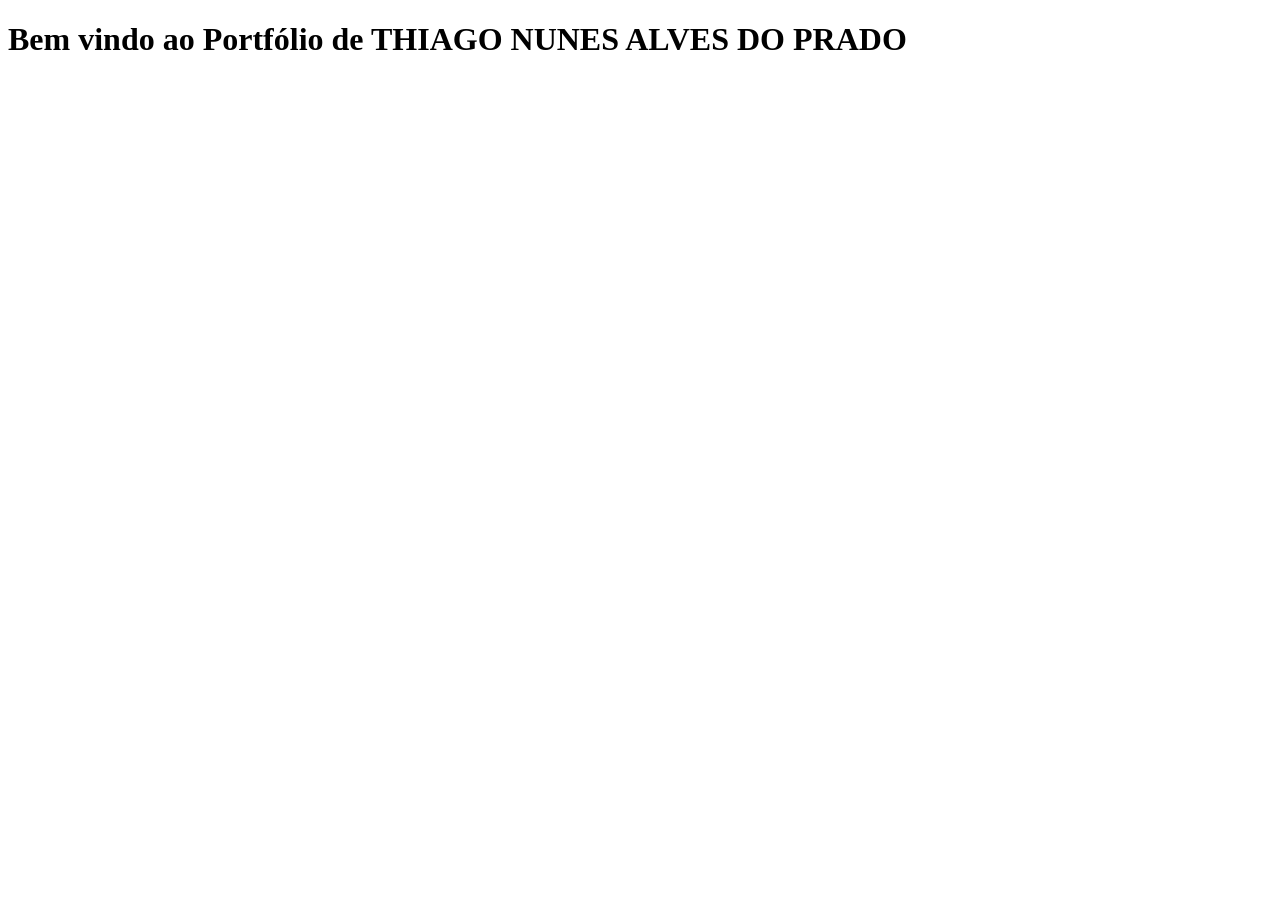
==== commit 90b7be2d: "Criação do arquivo docs/index.html" ====
--- a/docs/index.html
+++ b/docs/index.html
@@ -1,161 +1,11 @@
+
 <!DOCTYPE html>
-<html lang="pt-BR">
+<html lang="pt-br">
 <head>
-<meta charset="utf-8">
-<meta name="viewport" content="width=device-width, initial-scale=1, viewport-fit=cover">
-<title>Thiago Nunes · Portfólio · DSM Fatec Jacareí</title>
-<meta name="description" content="Portfólio de Thiago Nunes, estudante de Desenvolvimento de Software Multiplataforma na Fatec Jacareí: projetos integradores (ABP), projetos acadêmicos, profissionais e pessoais.">
-<meta name="author" content="Thiago Nunes Alves do Prado">
-<meta name="theme-color" content="#F4E8BC">
-<meta property="og:type" content="website">
-<meta property="og:locale" content="pt_BR">
-<meta property="og:title" content="Thiago Nunes · Portfólio">
-<meta property="og:description" content="Desenvolvimento de Software Multiplataforma — Fatec Jacareí. ABPs do 3º e 4º semestres, IoT, web e mobile.">
-<link rel="icon" href="assets/img/favicon.svg" type="image/svg+xml">
-<link rel="preload" href="assets/fonts/cinzel-decorative-700-nome.woff2" as="font" type="font/woff2" crossorigin>
-<link rel="preload" href="assets/fonts/zen-kaku-gothic-new-400-latin.woff2" as="font" type="font/woff2" crossorigin>
-<link rel="stylesheet" href="assets/css/site.css">
-<link rel="stylesheet" href="assets/css/home.css">
-
-<!-- Dados (edite estes arquivos para atualizar o conteúdo) → núcleo → página -->
-<script defer src="assets/js/dados/perfil.js"></script>
-<script defer src="assets/js/dados/projetos.js"></script>
-<script defer src="assets/js/dados/repositorios.js"></script>
-<script defer src="assets/js/site.js"></script>
-<script defer src="assets/js/home.js"></script>
+    <meta charset="UTF-8">
+    <title>Portfólio - THIAGO NUNES ALVES DO PRADO</title>
 </head>
-<body data-el="ar">
-  <a class="skip-link" href="#conteudo">Pular para o conteúdo</a>
-
-  <!-- Fundo e efeitos dos elementos (decorativos) -->
-  <div class="bg" id="bg" aria-hidden="true"></div>
-  <div class="tint" aria-hidden="true"></div>
-  <div class="fx" aria-hidden="true">
-    <div class="fx-g fx-ar">
-      <img class="cloud c1" src="assets/img/efeitos/nuvem-a.svg" alt="">
-      <img class="cloud c2" src="assets/img/efeitos/nuvem-b.svg" alt="">
-      <img class="cloud c3" src="assets/img/efeitos/nuvem-a.svg" alt="">
-      <img class="cloud c4" src="assets/img/efeitos/nuvem-b.svg" alt="">
-    </div>
-    <div class="fx-g fx-terra"><div id="leaves"></div></div>
-    <div class="fx-g fx-fogo"><div class="glow"></div><div id="embers"></div></div>
-    <div class="fx-g fx-agua">
-      <div id="bubbles"></div>
-      <svg class="wave w1" viewBox="0 0 1440 120" preserveAspectRatio="none"><path d="M0,60 C120,20 240,20 360,60 S600,100 720,60 S960,20 1080,60 S1320,100 1440,60 L1440,120 L0,120Z"/></svg>
-      <svg class="wave w2" viewBox="0 0 1440 120" preserveAspectRatio="none"><path d="M0,60 C120,20 240,20 360,60 S600,100 720,60 S960,20 1080,60 S1320,100 1440,60 L1440,120 L0,120Z"/></svg>
-    </div>
-  </div>
-  <div class="veil" aria-hidden="true"></div>
-
-  <nav class="rail" aria-label="Atalhos para as seções">
-    <a href="#inicio" data-el="ar" style="--k:#D9A441"><span>Apresentação</span><i></i></a>
-    <a href="#projetos" data-el="terra" style="--k:#6F6A2E"><span>Projetos</span><i></i></a>
-    <a href="#complementares" data-el="fogo" style="--k:#B3382A"><span>Formação</span><i></i></a>
-    <a href="#contato" data-el="agua" style="--k:#3F6A82"><span>Contato</span><i></i></a>
-  </nav>
-
-  <header class="site-header">
-    <a class="brand" href="#inicio"><span class="seal" aria-hidden="true">TN</span><span class="brand-name">Thiago Nunes</span></a>
-    <button class="menu-toggle" type="button" aria-expanded="false" aria-controls="menu" aria-label="Abrir menu"><span></span><span></span><span></span></button>
-    <nav class="site-nav" id="menu" aria-label="Principal">
-      <a class="nav-link" href="#sobre">Sobre</a>
-      <a class="nav-link" href="#projetos">Projetos</a>
-      <a class="nav-link" href="#complementares">Formação</a>
-      <a class="nav-link" href="#contato">Contato</a>
-      <span class="nav-social" data-redes="github linkedin"></span>
-    </nav>
-  </header>
-
-  <main id="conteudo">
-    <!-- ============ APRESENTAÇÃO (Ar) ============ -->
-    <section class="hero" id="inicio" data-el="ar" aria-labelledby="titulo-nome">
-      <div class="plaque" aria-hidden="true"><span>DSM · DEV</span></div>
-      <div class="hero-text">
-        <p class="eyebrow">Portfólio · Desenvolvimento de Software Multiplataforma</p>
-        <h1 id="titulo-nome">Thiago Nunes</h1>
-        <p class="lead">Estudante do <strong>4º semestre de DSM na Fatec Jacareí</strong> e desenvolvedor web. Construo sistemas de ponta a ponta: interfaces web e mobile, APIs e integração com hardware.</p>
-        <div class="actions">
-          <a class="btn btn-primary" href="#projetos">Ver projetos</a>
-          <a class="btn btn-ghost" data-link="github" href="https://github.com/MyNameisNunes" target="_blank" rel="noopener noreferrer"><span data-icon="github"></span>GitHub</a>
-          <a class="btn btn-ghost" data-link="linkedin" href="https://www.linkedin.com/in/thhiagon/" target="_blank" rel="noopener noreferrer"><span data-icon="linkedin"></span>LinkedIn</a>
-        </div>
-        <dl class="hero-stats" id="hero-stats"></dl>
-      </div>
-      <figure class="photo">
-        <div class="ring-box" aria-hidden="true">
-          <div class="ring ring-a"></div>
-          <div class="ring ring-b">
-            <i style="left:50%;top:0;--c:var(--agua)"></i>
-            <i style="left:100%;top:50%;--c:var(--terra)"></i>
-            <i style="left:50%;top:100%;--c:var(--fogo)"></i>
-            <i style="left:0;top:50%;--c:var(--ar)"></i>
-          </div>
-        </div>
-        <div class="frame">
-          <picture>
-            <source type="image/webp" srcset="assets/img/perfil/thiago-400.webp 400w, assets/img/perfil/thiago-800.webp 800w" sizes="(max-width: 760px) 56vw, 26vw">
-            <img src="assets/img/perfil/thiago-800.jpg" srcset="assets/img/perfil/thiago-400.jpg 400w, assets/img/perfil/thiago-800.jpg 800w" sizes="(max-width: 760px) 56vw, 26vw" width="800" height="1000" alt="Foto de Thiago Nunes sorrindo, de fones de ouvido" fetchpriority="high">
-          </picture>
-        </div>
-      </figure>
-    </section>
-
-    <section class="section" id="sobre" data-el="ar" aria-labelledby="titulo-sobre">
-      <div class="panel about reveal">
-        <div class="about-text">
-          <h2 id="titulo-sobre">Sobre mim</h2>
-          <div class="prose" id="apresentacao"></div>
-        </div>
-        <div class="about-goals">
-          <h3>Objetivo profissional</h3>
-          <p id="objetivo"></p>
-          <h3>Áreas de interesse</h3>
-          <ul class="interest-list" id="interesses"></ul>
-        </div>
-      </div>
-    </section>
-
-    <!-- ============ PROJETOS (Terra) ============ -->
-    <section class="section" id="projetos" data-el="terra" aria-labelledby="titulo-projetos">
-      <div class="panel reveal">
-        <header class="section-head">
-          <div>
-            <h2 id="titulo-projetos">Projetos</h2>
-          </div>
-          <nav class="filters" aria-label="Categorias de projetos" id="proj-nav"></nav>
-        </header>
-        <p class="section-intro proj-intro">Em cada projeto: descrição, <strong>minha contribuição pessoal</strong>, tecnologias, semestre e link para o repositório no GitHub. Os Projetos Integradores (ABP) têm estudo de caso completo.</p>
-        <div id="projetos-lista"></div>
-        <noscript><p class="noscript">Ative o JavaScript para ver a lista de projetos, ou acesse <a href="https://github.com/MyNameisNunes?tab=repositories">meus repositórios no GitHub</a>.</p></noscript>
-      </div>
-    </section>
-
-    <!-- ============ INFORMAÇÕES COMPLEMENTARES (Fogo) ============ -->
-    <section class="section" id="complementares" data-el="fogo" aria-labelledby="titulo-compl">
-      <div class="panel reveal">
-        <header class="section-head">
-          <div>
-            <h2 id="titulo-compl">Formação e conhecimentos</h2>
-          </div>
-        </header>
-        <div class="info-grid" id="complementares-grid"></div>
-      </div>
-    </section>
-  </main>
-
-  <!-- ============ CONTATO (Água) ============ -->
-  <footer class="section site-footer" id="contato" data-el="agua" aria-labelledby="titulo-contato">
-    <div class="panel contact reveal">
-      <div class="contact-head">
-        <h2 id="titulo-contato">Contato</h2>
-        <p>Vamos conversar sobre projetos, estágio ou oportunidades em desenvolvimento? Fale comigo pelas redes profissionais.</p>
-      </div>
-      <div class="contact-links" data-contato></div>
-      <div class="footer-note">
-        <span>© <span data-ano>2026</span> Thiago Nunes · Fatec Jacareí · DSM</span>
-        <span>Feito com HTML, CSS e JavaScript puros</span>
-      </div>
-    </div>
-  </footer>
+<body>
+    <h1>Bem vindo ao Portfólio de THIAGO NUNES ALVES DO PRADO</h1>
 </body>
 </html>
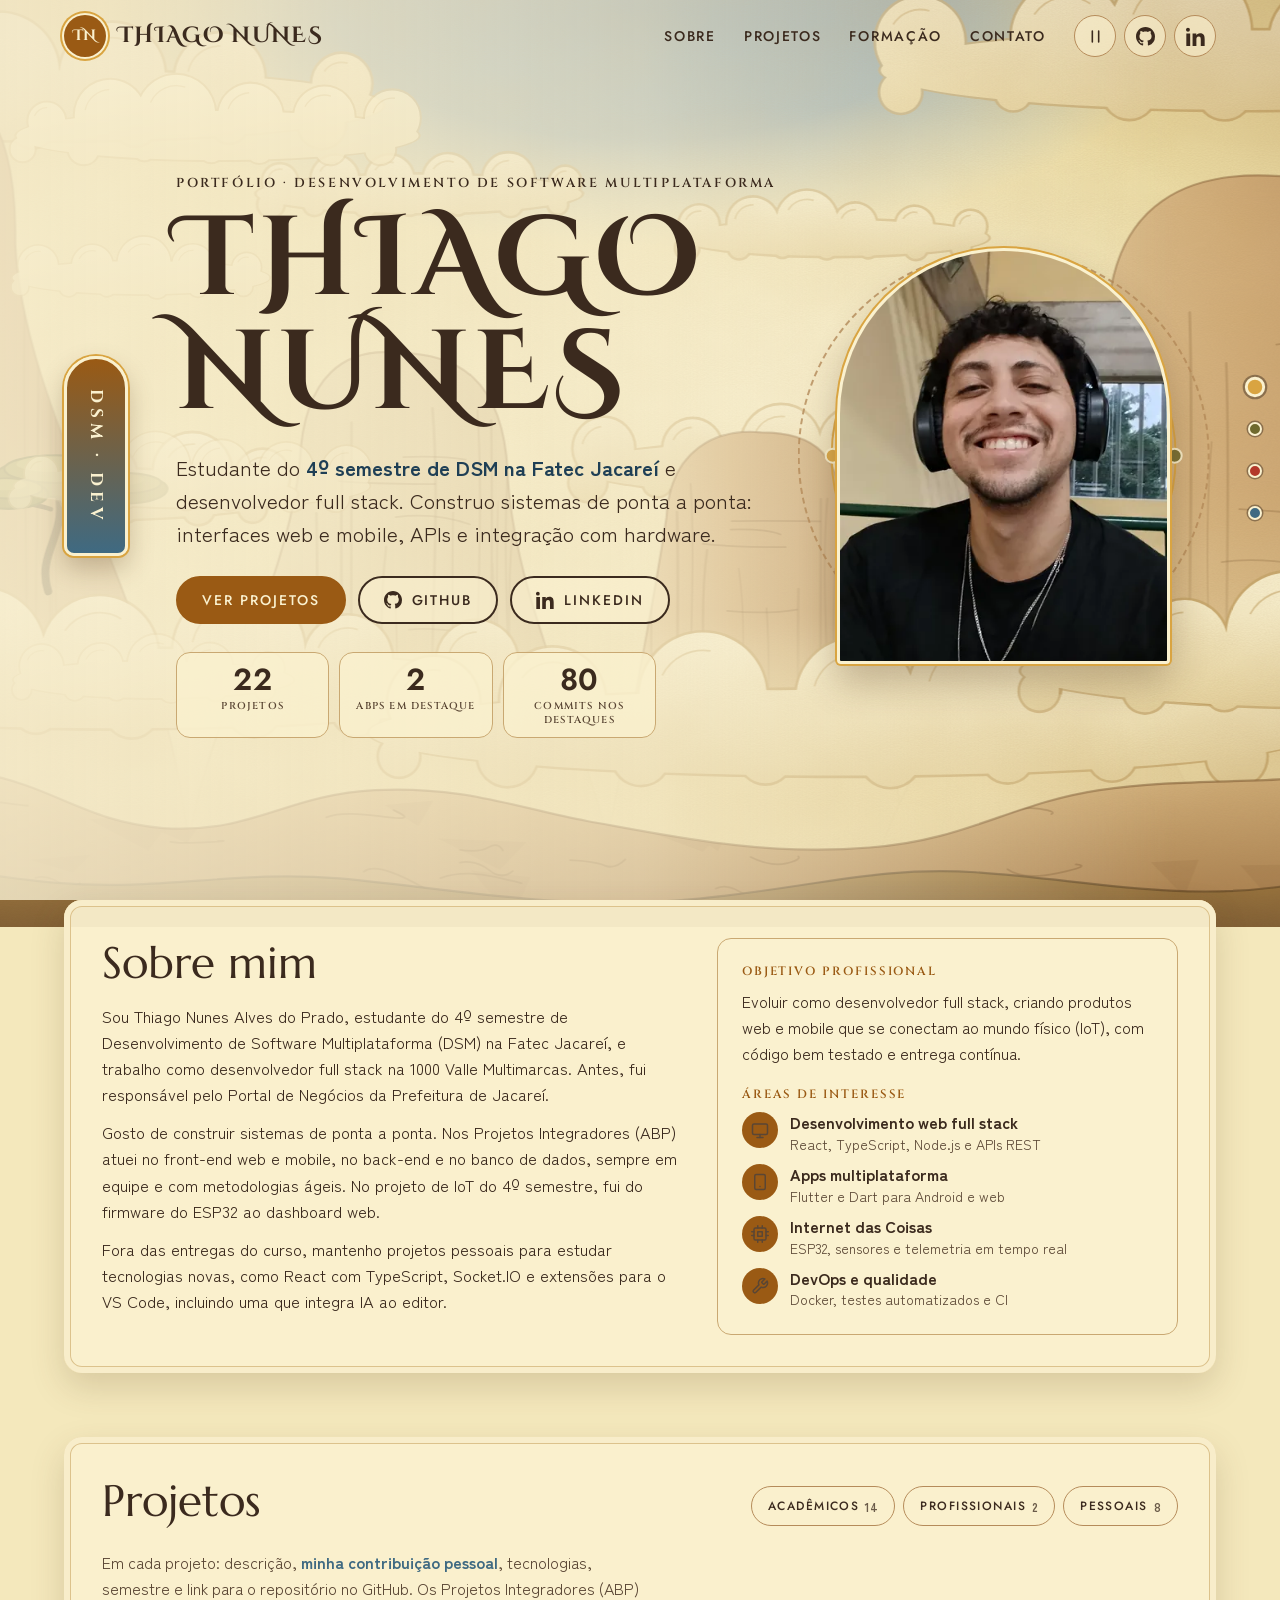
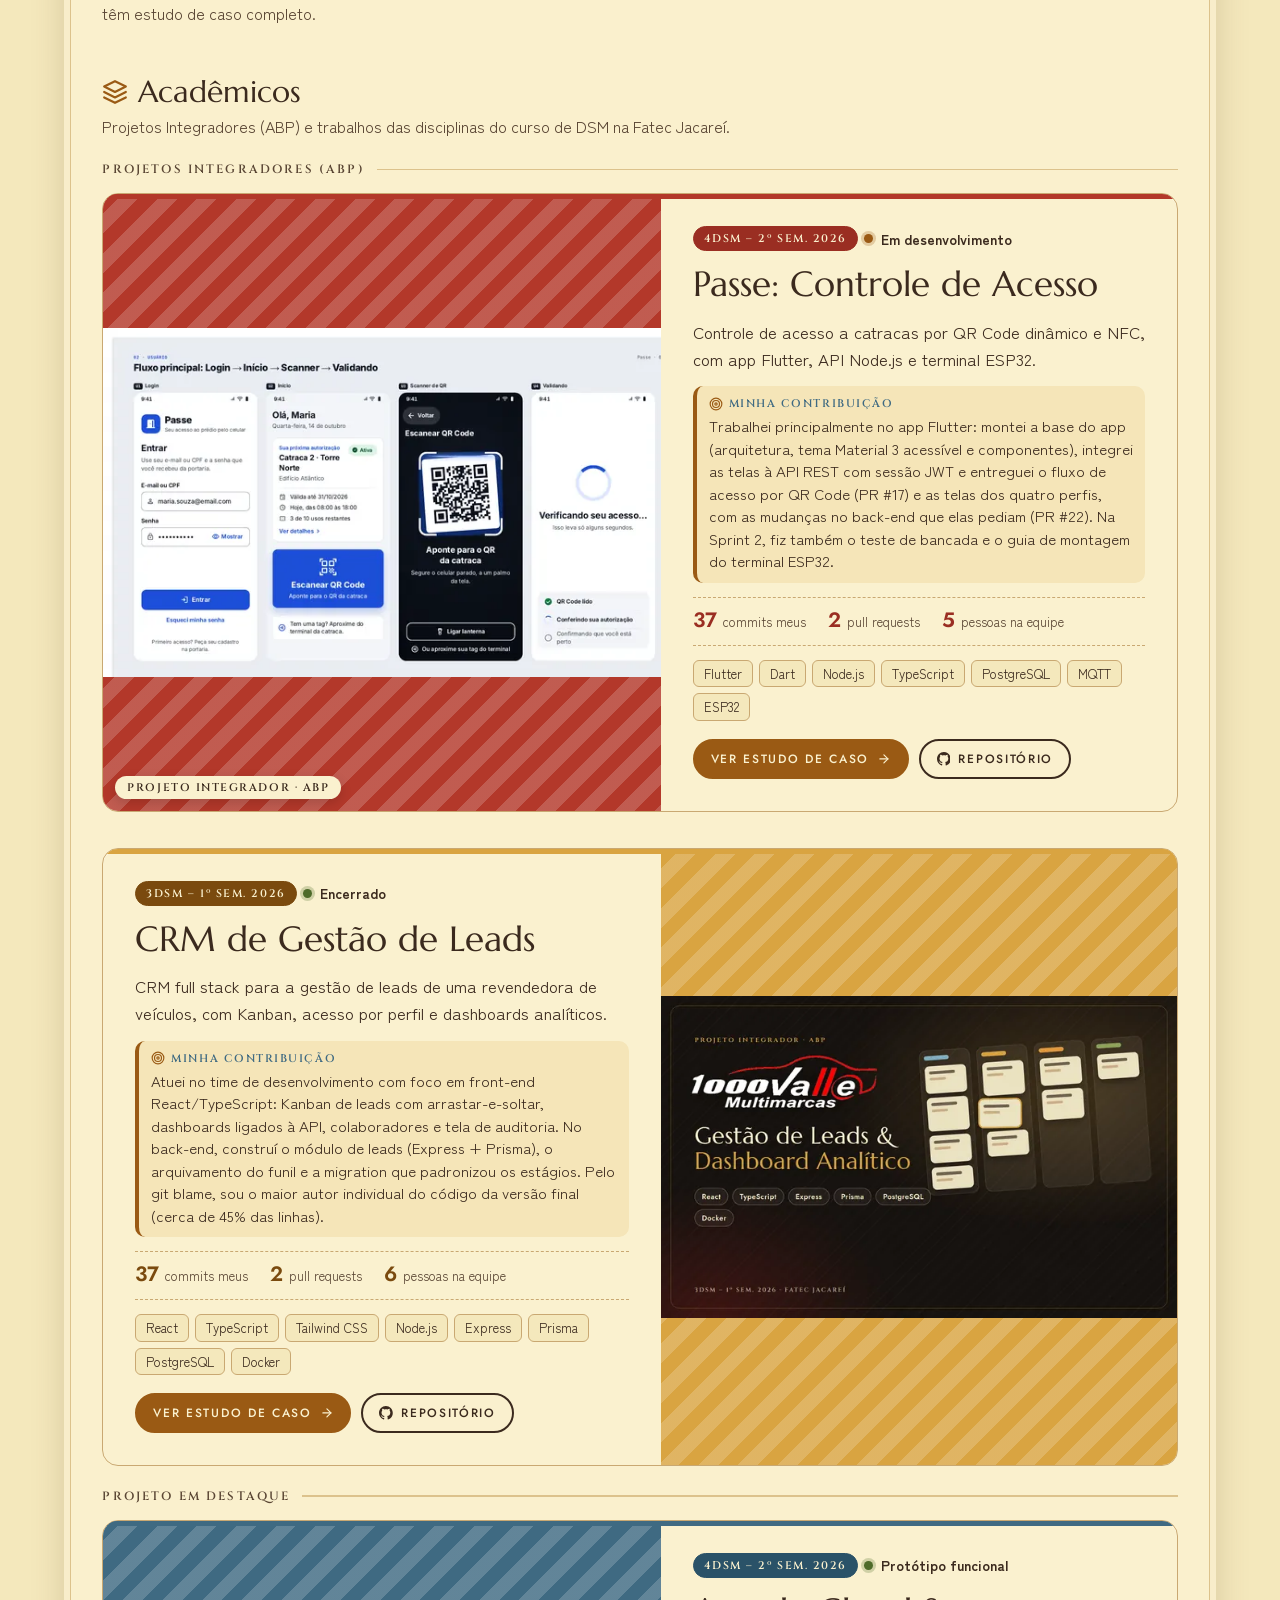
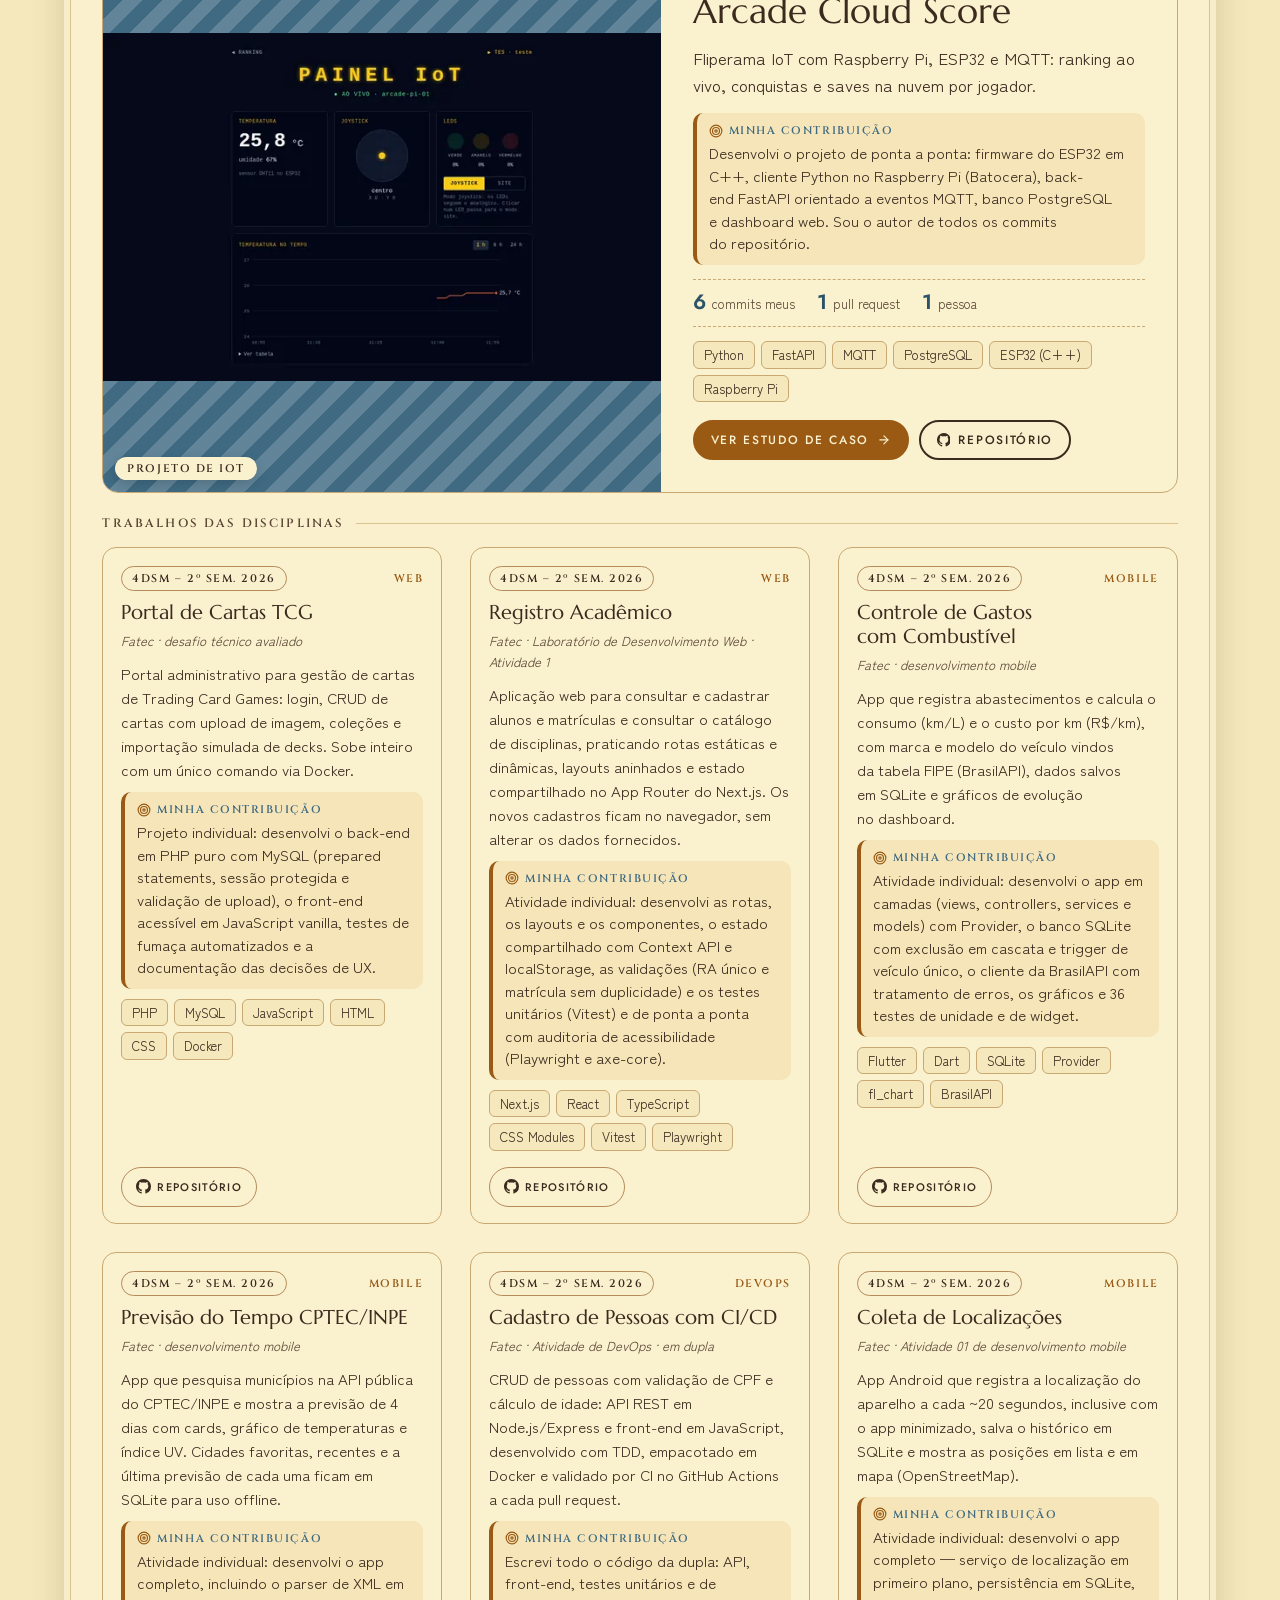
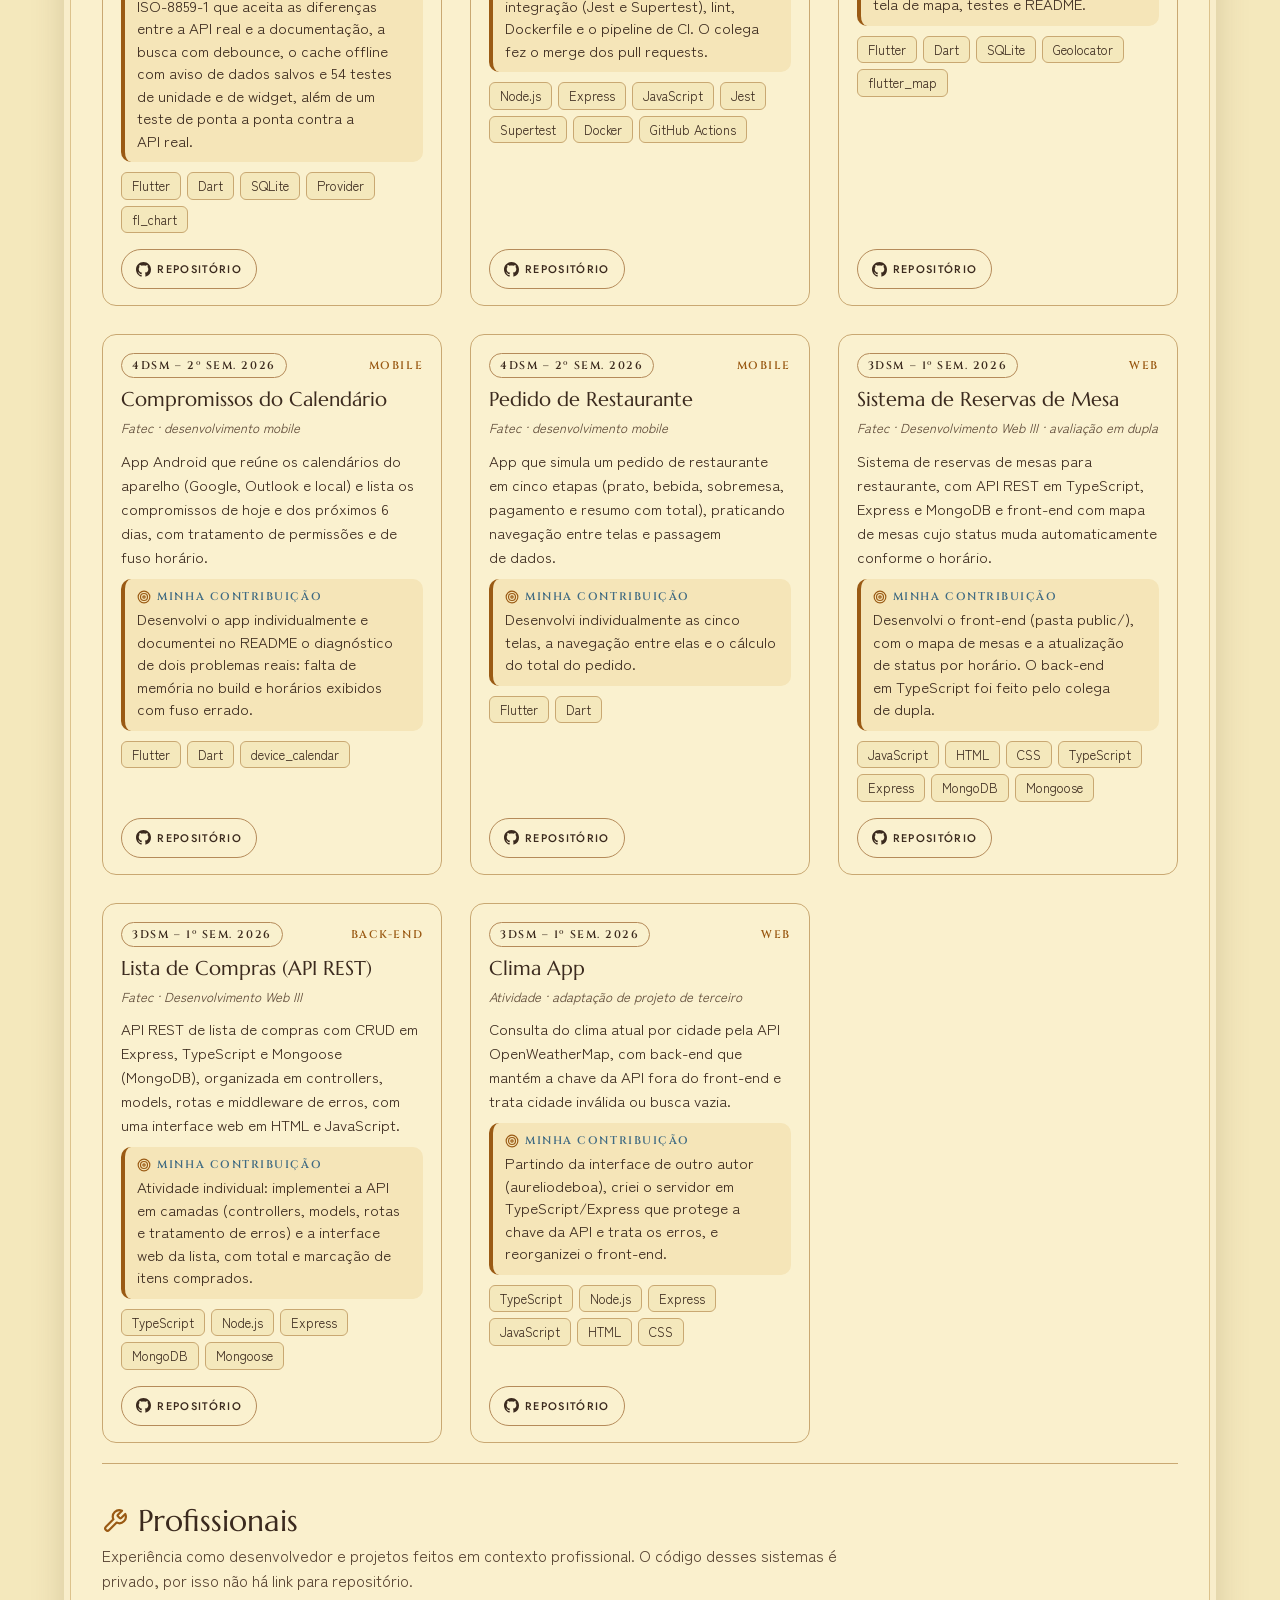
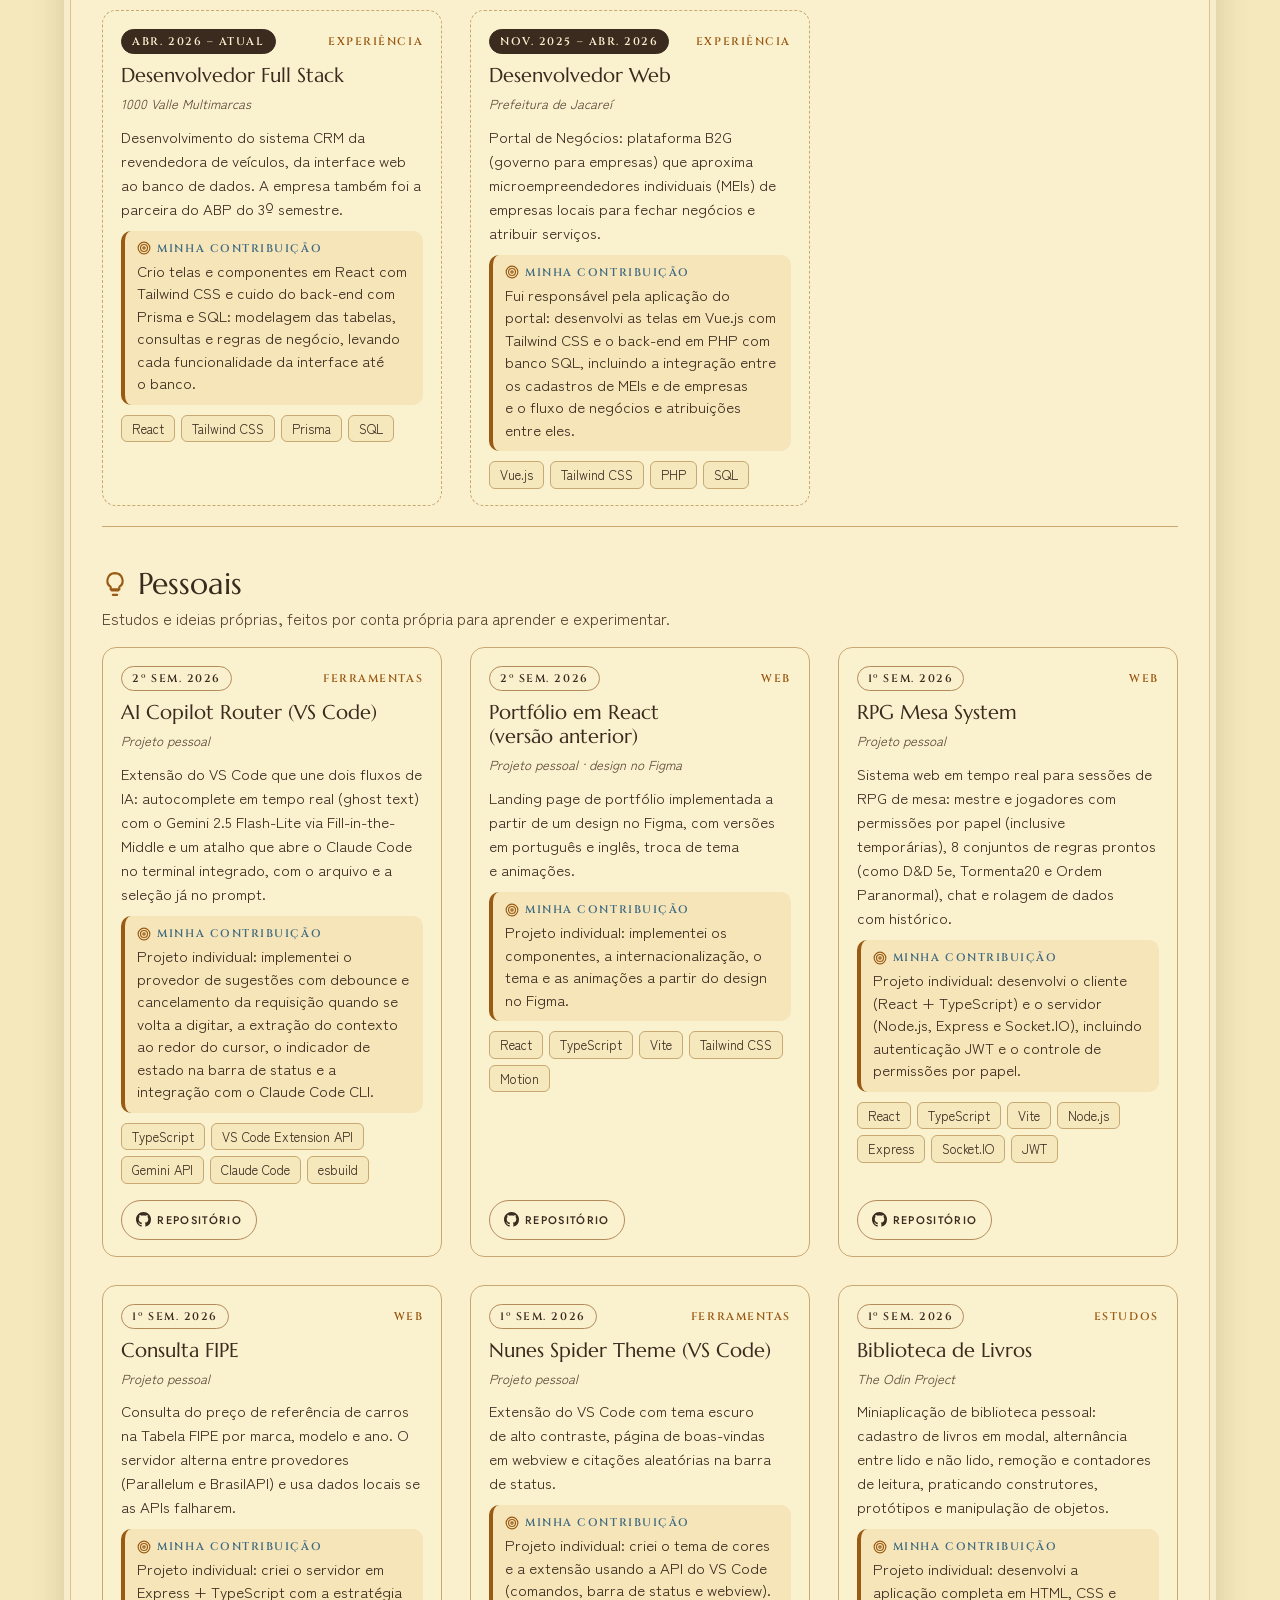
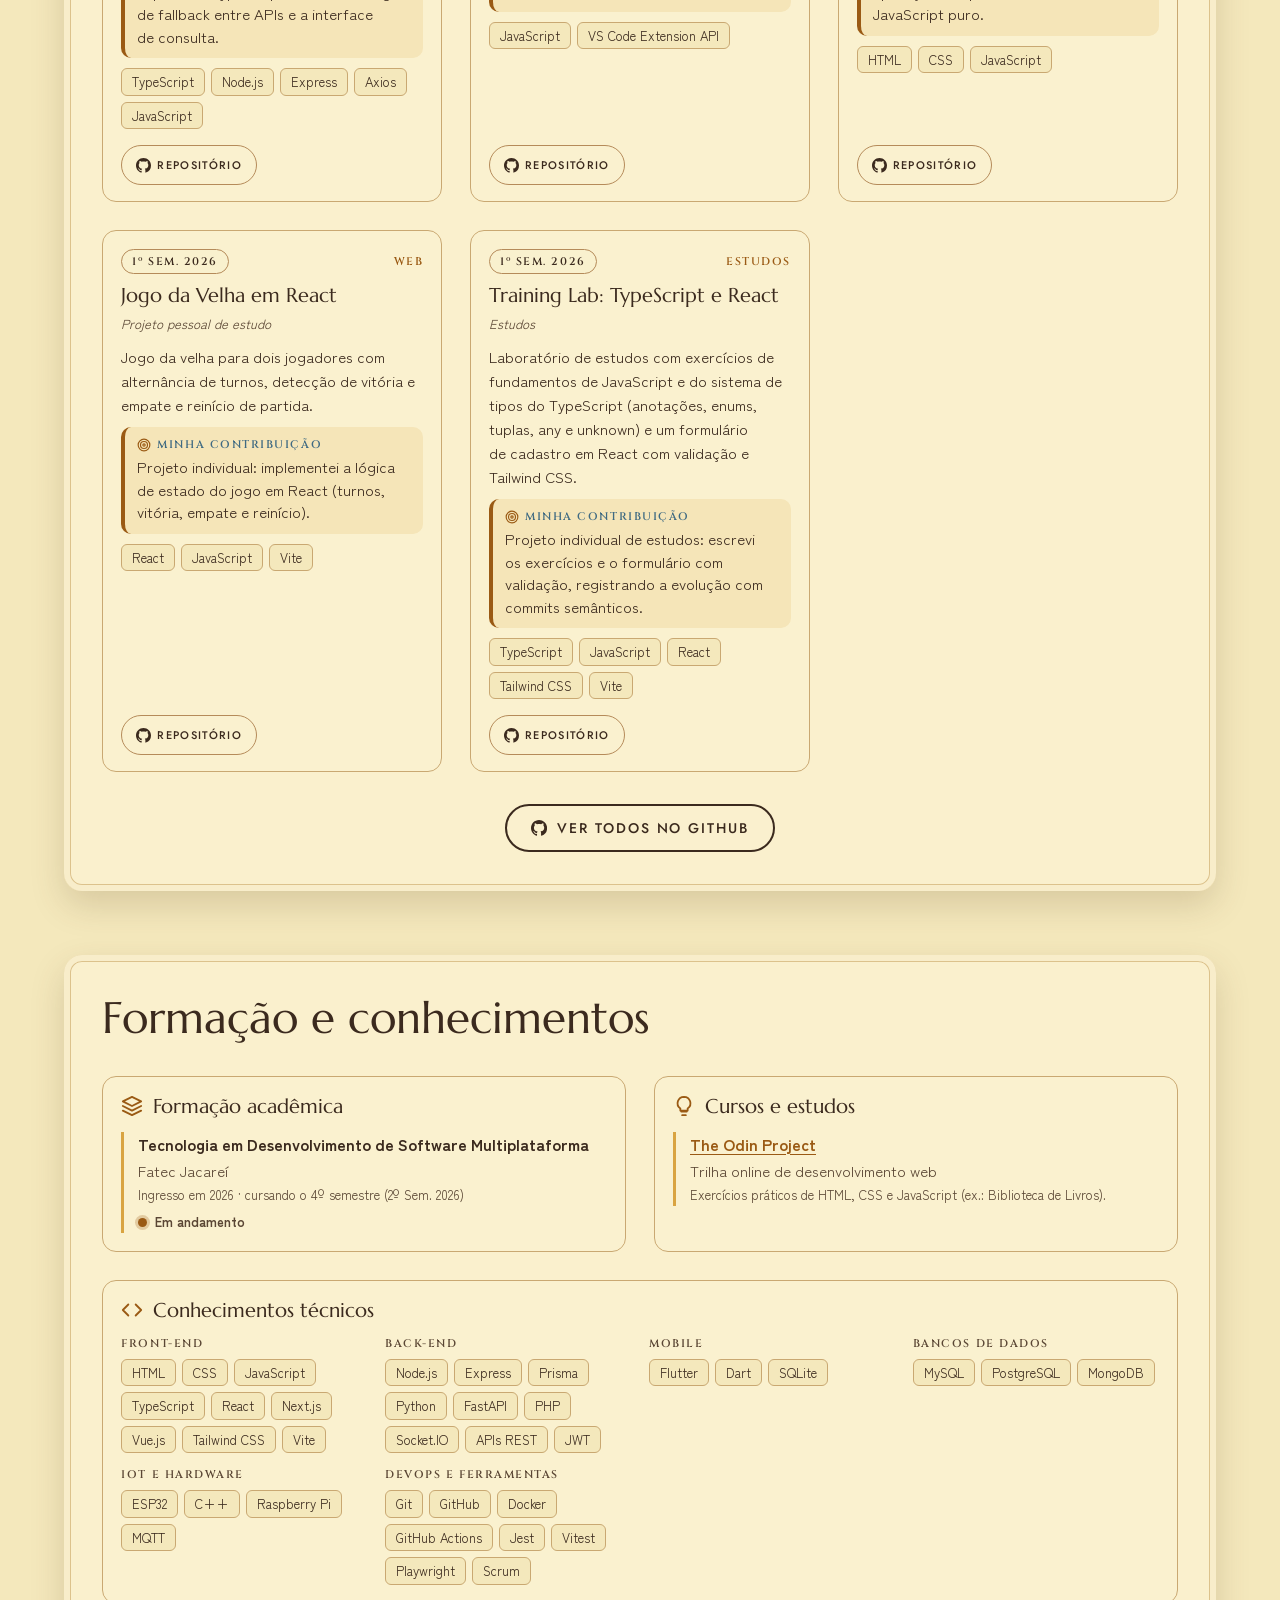
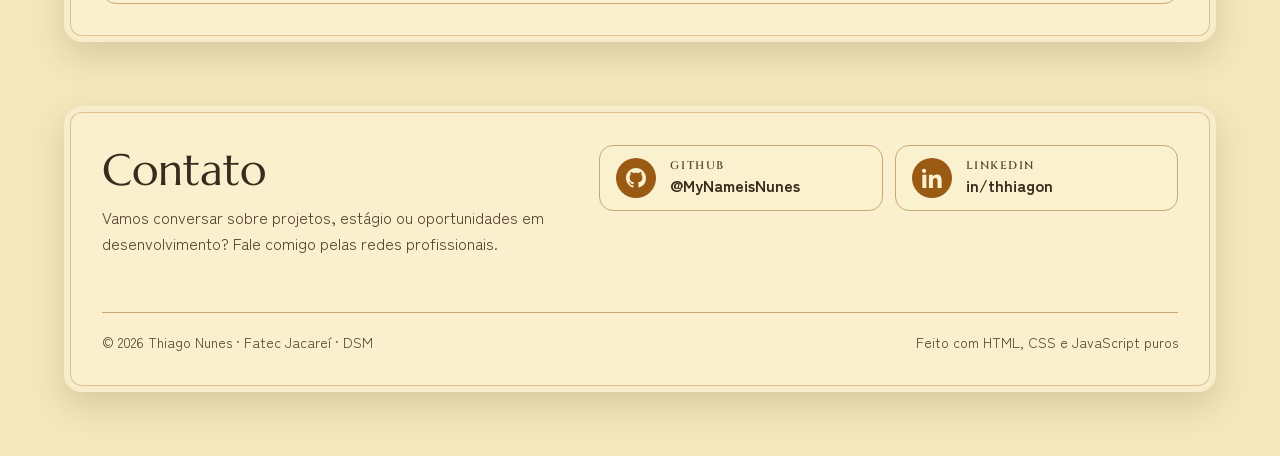
==== commit 6571d3db: "Reestrutura da parte profissional" ====
--- a/docs/index.html
+++ b/docs/index.html
@@ -1,11 +1,161 @@
+<!DOCTYPE html>
+<html lang="pt-BR">
+<head>
+<meta charset="utf-8">
+<meta name="viewport" content="width=device-width, initial-scale=1, viewport-fit=cover">
+<title>Thiago Nunes · Portfólio · DSM Fatec Jacareí</title>
+<meta name="description" content="Portfólio de Thiago Nunes, estudante de Desenvolvimento de Software Multiplataforma na Fatec Jacareí: projetos integradores (ABP), projetos acadêmicos, profissionais e pessoais.">
+<meta name="author" content="Thiago Nunes Alves do Prado">
+<meta name="theme-color" content="#F4E8BC">
+<meta property="og:type" content="website">
+<meta property="og:locale" content="pt_BR">
+<meta property="og:title" content="Thiago Nunes · Portfólio">
+<meta property="og:description" content="Desenvolvimento de Software Multiplataforma — Fatec Jacareí. ABPs do 3º e 4º semestres, IoT, web e mobile.">
+<link rel="icon" href="assets/img/favicon.svg" type="image/svg+xml">
+<link rel="preload" href="assets/fonts/cinzel-decorative-700-nome.woff2" as="font" type="font/woff2" crossorigin>
+<link rel="preload" href="assets/fonts/zen-kaku-gothic-new-400-latin.woff2" as="font" type="font/woff2" crossorigin>
+<link rel="stylesheet" href="assets/css/site.css">
+<link rel="stylesheet" href="assets/css/home.css">
 
-<!DOCTYPE html>
-<html lang="pt-br">
-<head>
-    <meta charset="UTF-8">
-    <title>Portfólio - THIAGO NUNES ALVES DO PRADO</title>
+<!-- Dados (edite estes arquivos para atualizar o conteúdo) → núcleo → página -->
+<script defer src="assets/js/dados/perfil.js"></script>
+<script defer src="assets/js/dados/projetos.js"></script>
+<script defer src="assets/js/dados/repositorios.js"></script>
+<script defer src="assets/js/site.js"></script>
+<script defer src="assets/js/home.js"></script>
 </head>
-<body>
-    <h1>Bem vindo ao Portfólio de THIAGO NUNES ALVES DO PRADO</h1>
+<body data-el="ar">
+  <a class="skip-link" href="#conteudo">Pular para o conteúdo</a>
+
+  <!-- Fundo e efeitos dos elementos (decorativos) -->
+  <div class="bg" id="bg" aria-hidden="true"></div>
+  <div class="tint" aria-hidden="true"></div>
+  <div class="fx" aria-hidden="true">
+    <div class="fx-g fx-ar">
+      <img class="cloud c1" src="assets/img/efeitos/nuvem-a.svg" alt="">
+      <img class="cloud c2" src="assets/img/efeitos/nuvem-b.svg" alt="">
+      <img class="cloud c3" src="assets/img/efeitos/nuvem-a.svg" alt="">
+      <img class="cloud c4" src="assets/img/efeitos/nuvem-b.svg" alt="">
+    </div>
+    <div class="fx-g fx-terra"><div id="leaves"></div></div>
+    <div class="fx-g fx-fogo"><div class="glow"></div><div id="embers"></div></div>
+    <div class="fx-g fx-agua">
+      <div id="bubbles"></div>
+      <svg class="wave w1" viewBox="0 0 1440 120" preserveAspectRatio="none"><path d="M0,60 C120,20 240,20 360,60 S600,100 720,60 S960,20 1080,60 S1320,100 1440,60 L1440,120 L0,120Z"/></svg>
+      <svg class="wave w2" viewBox="0 0 1440 120" preserveAspectRatio="none"><path d="M0,60 C120,20 240,20 360,60 S600,100 720,60 S960,20 1080,60 S1320,100 1440,60 L1440,120 L0,120Z"/></svg>
+    </div>
+  </div>
+  <div class="veil" aria-hidden="true"></div>
+
+  <nav class="rail" aria-label="Atalhos para as seções">
+    <a href="#inicio" data-el="ar" style="--k:#D9A441"><span>Apresentação</span><i></i></a>
+    <a href="#projetos" data-el="terra" style="--k:#6F6A2E"><span>Projetos</span><i></i></a>
+    <a href="#complementares" data-el="fogo" style="--k:#B3382A"><span>Formação</span><i></i></a>
+    <a href="#contato" data-el="agua" style="--k:#3F6A82"><span>Contato</span><i></i></a>
+  </nav>
+
+  <header class="site-header">
+    <a class="brand" href="#inicio"><span class="seal" aria-hidden="true">TN</span><span class="brand-name">Thiago Nunes</span></a>
+    <button class="menu-toggle" type="button" aria-expanded="false" aria-controls="menu" aria-label="Abrir menu"><span></span><span></span><span></span></button>
+    <nav class="site-nav" id="menu" aria-label="Principal">
+      <a class="nav-link" href="#sobre">Sobre</a>
+      <a class="nav-link" href="#projetos">Projetos</a>
+      <a class="nav-link" href="#complementares">Formação</a>
+      <a class="nav-link" href="#contato">Contato</a>
+      <span class="nav-social" data-redes="github linkedin"></span>
+    </nav>
+  </header>
+
+  <main id="conteudo">
+    <!-- ============ APRESENTAÇÃO (Ar) ============ -->
+    <section class="hero" id="inicio" data-el="ar" aria-labelledby="titulo-nome">
+      <div class="plaque" aria-hidden="true"><span>DSM · DEV</span></div>
+      <div class="hero-text">
+        <p class="eyebrow">Portfólio · Desenvolvimento de Software Multiplataforma</p>
+        <h1 id="titulo-nome">Thiago Nunes</h1>
+        <p class="lead">Estudante do <strong>4º semestre de DSM na Fatec Jacareí</strong> e desenvolvedor full stack. Construo sistemas de ponta a ponta: interfaces web e mobile, APIs e integração com hardware.</p>
+        <div class="actions">
+          <a class="btn btn-primary" href="#projetos">Ver projetos</a>
+          <a class="btn btn-ghost" data-link="github" href="https://github.com/MyNameisNunes" target="_blank" rel="noopener noreferrer"><span data-icon="github"></span>GitHub</a>
+          <a class="btn btn-ghost" data-link="linkedin" href="https://www.linkedin.com/in/thhiagon/" target="_blank" rel="noopener noreferrer"><span data-icon="linkedin"></span>LinkedIn</a>
+        </div>
+        <dl class="hero-stats" id="hero-stats"></dl>
+      </div>
+      <figure class="photo">
+        <div class="ring-box" aria-hidden="true">
+          <div class="ring ring-a"></div>
+          <div class="ring ring-b">
+            <i style="left:50%;top:0;--c:var(--agua)"></i>
+            <i style="left:100%;top:50%;--c:var(--terra)"></i>
+            <i style="left:50%;top:100%;--c:var(--fogo)"></i>
+            <i style="left:0;top:50%;--c:var(--ar)"></i>
+          </div>
+        </div>
+        <div class="frame">
+          <picture>
+            <source type="image/webp" srcset="assets/img/perfil/thiago-400.webp 400w, assets/img/perfil/thiago-800.webp 800w" sizes="(max-width: 760px) 56vw, 26vw">
+            <img src="assets/img/perfil/thiago-800.jpg" srcset="assets/img/perfil/thiago-400.jpg 400w, assets/img/perfil/thiago-800.jpg 800w" sizes="(max-width: 760px) 56vw, 26vw" width="800" height="1000" alt="Foto de Thiago Nunes sorrindo, de fones de ouvido" fetchpriority="high">
+          </picture>
+        </div>
+      </figure>
+    </section>
+
+    <section class="section" id="sobre" data-el="ar" aria-labelledby="titulo-sobre">
+      <div class="panel about reveal">
+        <div class="about-text">
+          <h2 id="titulo-sobre">Sobre mim</h2>
+          <div class="prose" id="apresentacao"></div>
+        </div>
+        <div class="about-goals">
+          <h3>Objetivo profissional</h3>
+          <p id="objetivo"></p>
+          <h3>Áreas de interesse</h3>
+          <ul class="interest-list" id="interesses"></ul>
+        </div>
+      </div>
+    </section>
+
+    <!-- ============ PROJETOS (Terra) ============ -->
+    <section class="section" id="projetos" data-el="terra" aria-labelledby="titulo-projetos">
+      <div class="panel reveal">
+        <header class="section-head">
+          <div>
+            <h2 id="titulo-projetos">Projetos</h2>
+          </div>
+          <nav class="filters" aria-label="Categorias de projetos" id="proj-nav"></nav>
+        </header>
+        <p class="section-intro proj-intro">Em cada projeto: descrição, <strong>minha contribuição pessoal</strong>, tecnologias, semestre e link para o repositório no GitHub. Os Projetos Integradores (ABP) têm estudo de caso completo.</p>
+        <div id="projetos-lista"></div>
+        <noscript><p class="noscript">Ative o JavaScript para ver a lista de projetos, ou acesse <a href="https://github.com/MyNameisNunes?tab=repositories">meus repositórios no GitHub</a>.</p></noscript>
+      </div>
+    </section>
+
+    <!-- ============ INFORMAÇÕES COMPLEMENTARES (Fogo) ============ -->
+    <section class="section" id="complementares" data-el="fogo" aria-labelledby="titulo-compl">
+      <div class="panel reveal">
+        <header class="section-head">
+          <div>
+            <h2 id="titulo-compl">Formação e conhecimentos</h2>
+          </div>
+        </header>
+        <div class="info-grid" id="complementares-grid"></div>
+      </div>
+    </section>
+  </main>
+
+  <!-- ============ CONTATO (Água) ============ -->
+  <footer class="section site-footer" id="contato" data-el="agua" aria-labelledby="titulo-contato">
+    <div class="panel contact reveal">
+      <div class="contact-head">
+        <h2 id="titulo-contato">Contato</h2>
+        <p>Vamos conversar sobre projetos, estágio ou oportunidades em desenvolvimento? Fale comigo pelas redes profissionais.</p>
+      </div>
+      <div class="contact-links" data-contato></div>
+      <div class="footer-note">
+        <span>© <span data-ano>2026</span> Thiago Nunes · Fatec Jacareí · DSM</span>
+        <span>Feito com HTML, CSS e JavaScript puros</span>
+      </div>
+    </div>
+  </footer>
 </body>
 </html>
--- a/docs/assets/css/site.css
+++ b/docs/assets/css/site.css
@@ -0,0 +1,504 @@
+/* ==========================================================================
+   site.css — estilos comuns a todas as páginas
+   1. Fontes  2. Tokens  3. Base  4. Efeitos  5. Layout  6. Componentes
+   ========================================================================== */
+
+/* ===== 1. Fontes (hospedadas no repositório · licença OFL em assets/fonts/LICENCAS-OFL.txt) ===== */
+
+@font-face {
+  font-family: "Cinzel";
+  src: url("../fonts/cinzel-400-700-latin.woff2") format("woff2");
+  font-weight: 400 700; font-style: normal; font-display: swap;
+}
+/* Cinzel Decorative reduzida às letras de "Thiago Nunes" (só o nome usa esta fonte).
+   Se mudar o nome, gere de novo: pyftsubset <fonte>.woff2 --text="NOVO NOME" --flavor=woff2 */
+@font-face {
+  font-family: "Cinzel Decorative";
+  src: url("../fonts/cinzel-decorative-700-nome.woff2") format("woff2");
+  font-weight: 700; font-style: normal; font-display: swap;
+}
+@font-face {
+  font-family: "Marcellus";
+  src: url("../fonts/marcellus-400-latin.woff2") format("woff2");
+  font-weight: 400; font-style: normal; font-display: swap;
+}
+@font-face {
+  font-family: "Jost";
+  src: url("../fonts/jost-500-600-latin.woff2") format("woff2");
+  font-weight: 500 600; font-style: normal; font-display: swap;
+}
+@font-face {
+  font-family: "Zen Kaku Gothic New";
+  src: url("../fonts/zen-kaku-gothic-new-400-latin.woff2") format("woff2");
+  font-weight: 400; font-style: normal; font-display: swap;
+}
+@font-face {
+  font-family: "Zen Kaku Gothic New";
+  src: url("../fonts/zen-kaku-gothic-new-700-latin.woff2") format("woff2");
+  font-weight: 700; font-style: normal; font-display: swap;
+}
+
+/* ===== 2. Tokens: paleta, tipografia, espaçamentos e temas por elemento ===== */
+
+/* Propriedades registradas para permitir transição suave entre elementos */
+@property --acc  { syntax: "<color>"; inherits: true; initial-value: #9A5A14; }
+@property --acc2 { syntax: "<color>"; inherits: true; initial-value: #D9A441; }
+@property --acc3 { syntax: "<color>"; inherits: true; initial-value: #3F6A82; }
+@property --tint { syntax: "<color>"; inherits: true; initial-value: rgba(0, 0, 0, 0); }
+
+:root {
+  /* Paleta base */
+  --papel: #F4E8BC;
+  --nuvem: #FAF1CF;
+  --areia: #D2AD7A;
+  --rocha: #B58B5A;
+  --tinta: #3B2A1E;
+  --tinta-2: #5A4634;          /* texto secundário (contraste AA sobre --nuvem) */
+  --linha: #C9A872;
+  --linha-2: #DCC28C;
+
+  /* Elementos */
+  --agua: #3F6A82;
+  --terra: #6F6A2E;
+  --fogo: #B3382A;
+  --ar: #D9A441;
+
+  /* Estados */
+  --ok: #4E6B2A;
+  --andamento: #9A5A14;
+  --planejado: #5A6E80;
+
+  /* Tipografia (fontes instaladas no sistema primeiro; depois as .woff2 hospedadas em assets/fonts) */
+  --logo: "Herculanum", "Cinzel Decorative", Georgia, serif;
+  --botao: "Sackers Gothic Medium", "Sackers Gothic", "Jost", system-ui, sans-serif;
+  --cap: "Trajan Pro", "Trajan Pro 3", "Cinzel", Georgia, serif;
+  --titulo: "Albertus", "Albertus Medium", "Marcellus", Georgia, serif;
+  --sans: "Zen Kaku Gothic New", system-ui, -apple-system, "Segoe UI", sans-serif;
+  --mono: ui-monospace, "SFMono-Regular", "Cascadia Code", Menlo, Consolas, monospace;
+
+  /* Espaço e forma */
+  --pad: clamp(16px, 5vw, 72px);
+  --gap: clamp(16px, 2.4vw, 28px);
+  --header-h: 72px;
+  --raio: 18px;
+  --raio-sm: 12px;
+  --painel: rgba(250, 241, 207, .94);
+  --sombra: 0 14px 34px rgba(90, 60, 25, .18);
+  --sombra-hover: 0 14px 28px rgba(90, 60, 25, .22);
+  --max: 1200px;
+}
+
+/* Cada seção/página define o elemento ativo; as cores de acento acompanham */
+body,
+body[data-el="ar"]    { --acc: #9A5A14; --acc2: #D9A441; --acc3: #3F6A82; --tint: rgba(0, 0, 0, 0); }
+body[data-el="terra"] { --acc: #5E5A24; --acc2: #B5AB5A; --acc3: #33341A; --tint: rgba(95, 105, 40, .30); }
+body[data-el="fogo"]  { --acc: #B3382A; --acc2: #E39A3B; --acc3: #5A1E18; --tint: rgba(195, 62, 25, .36); }
+body[data-el="agua"]  { --acc: #2F5F7A; --acc2: #7FB0C4; --acc3: #1F3F55; --tint: rgba(40, 100, 140, .32); }
+
+/* Cor de destaque local de um card/projeto (definida via --c) */
+[data-cor="ar"]    { --c: var(--ar);    --c-texto: #7A4A0E; }
+[data-cor="terra"] { --c: var(--terra); --c-texto: #4F4B1C; }
+[data-cor="fogo"]  { --c: var(--fogo);  --c-texto: #9A2E22; }
+[data-cor="agua"]  { --c: var(--agua);  --c-texto: #2A5268; }
+
+/* ===== 3. Base: reset, tipografia e utilitários ===== */
+
+*, *::before, *::after { box-sizing: border-box; }
+
+html {
+  -webkit-text-size-adjust: 100%;
+  text-size-adjust: 100%;
+  scroll-behavior: smooth;
+  scroll-padding-top: calc(var(--header-h) + 16px);
+  background: var(--papel);
+}
+
+body {
+  margin: 0;
+  min-height: 100vh;
+  min-height: 100svh;
+  isolation: isolate;
+  overflow-x: clip;
+  font-family: var(--sans);
+  font-size: 1rem;
+  line-height: 1.6;
+  color: var(--tinta);
+  background: var(--papel);
+  transition: --acc .9s ease, --acc2 .9s ease, --acc3 .9s ease, --tint .9s ease;
+}
+
+img, svg, video, picture { display: block; max-width: 100%; }
+img { height: auto; }
+
+a { color: var(--acc); text-underline-offset: .18em; text-decoration-thickness: 1px; }
+a:hover { color: var(--tinta); }
+
+h1, h2, h3, h4, h5 {
+  margin: 0;
+  font-family: var(--titulo);
+  font-weight: 400;
+  line-height: 1.15;
+  text-wrap: balance;
+}
+h2 { font-size: clamp(1.75rem, 1.2rem + 2.2vw, 2.75rem); }
+h3 { font-size: clamp(1.25rem, 1.1rem + .6vw, 1.5rem); }
+
+p { margin: 0; text-wrap: pretty; }
+ul, ol { margin: 0; padding: 0; }
+dl, dd { margin: 0; }
+button, input, select { font: inherit; color: inherit; }
+code, kbd, pre { font-family: var(--mono); font-size: .92em; }
+
+:focus-visible { outline: 3px solid var(--tinta); outline-offset: 2px; box-shadow: 0 0 0 6px var(--nuvem); border-radius: 4px; }
+::selection { background: var(--ar); color: var(--tinta); }
+
+/* Acessibilidade */
+.sr-only {
+  position: absolute !important;
+  width: 1px; height: 1px; padding: 0; margin: -1px;
+  overflow: hidden; clip: rect(0 0 0 0); white-space: nowrap; border: 0;
+}
+.skip-link {
+  position: fixed; left: 12px; top: -80px; z-index: 100;
+  padding: 12px 18px; border-radius: 999px;
+  background: var(--tinta); color: var(--nuvem);
+  font: 500 14px var(--botao); letter-spacing: .08em; text-transform: uppercase; text-decoration: none;
+  transition: top .2s;
+}
+.skip-link:focus { top: 12px; color: var(--nuvem); }
+
+/* Ícones SVG gerados pelo JS (assets/js/lib/icones.js) */
+.icon { width: 1.15em; height: 1.15em; flex: none; fill: none; stroke: currentColor; stroke-width: 2; stroke-linecap: round; stroke-linejoin: round; }
+.icon.is-solid { fill: currentColor; stroke: none; }
+
+/* Rótulo "Elemento · X" */
+.el-tag {
+  margin: 0 0 6px;
+  font: 600 12px var(--cap);
+  letter-spacing: .22em;
+  text-transform: uppercase;
+  color: var(--c-texto, var(--acc));
+}
+
+/* Mensagem para quem navega sem JavaScript */
+.noscript {
+  max-width: var(--max); margin: 0 auto 24px; padding: 16px 20px;
+  border-radius: var(--raio-sm); background: var(--nuvem); border: 1.5px solid var(--linha);
+}
+
+/* ===== 4. Efeitos: fundo, véu e partículas de cada elemento ===== */
+
+.bg {
+  position: fixed; inset: 0; z-index: -3;
+  background: var(--papel) url("../img/fundo/avatar-bg.svg") center / cover no-repeat;
+  transform: scale(1.06);
+  will-change: transform;
+}
+.tint {
+  position: fixed; inset: 0; z-index: -2; pointer-events: none;
+  background: var(--tint);
+  mix-blend-mode: multiply;
+}
+.veil {
+  position: fixed; inset: 0; z-index: -1; pointer-events: none;
+  background: linear-gradient(180deg, rgba(247, 238, 208, .78), rgba(247, 238, 208, .5));
+}
+@media (min-width: 761px) {
+  .veil { background: linear-gradient(90deg, rgba(247, 238, 208, .82), rgba(247, 238, 208, .6) 50%, rgba(247, 238, 208, 0) 92%); }
+}
+
+.fx { position: fixed; inset: 0; z-index: -1; overflow: hidden; pointer-events: none; }
+.fx-g { position: absolute; inset: 0; opacity: 0; visibility: hidden; transition: opacity 1.1s ease, visibility 0s linear 1.1s; }
+.fx-ar { opacity: .35; visibility: visible; }
+body[data-el="ar"] .fx-ar,
+body[data-el="terra"] .fx-terra,
+body[data-el="fogo"] .fx-fogo,
+body[data-el="agua"] .fx-agua { opacity: 1; visibility: visible; transition: opacity 1.1s ease, visibility 0s; }
+/* Partículas dos elementos inativos ficam pausadas (economiza CPU/GPU, sobretudo no celular) */
+body:not([data-el="terra"]) .fx-terra *,
+body:not([data-el="fogo"]) .fx-fogo *,
+body:not([data-el="agua"]) .fx-agua * { animation-play-state: paused; }
+
+/* Ar — nuvens */
+.cloud { position: absolute; left: 0; height: auto; opacity: .85; animation: drift linear infinite; will-change: transform; }
+.c1 { top: 6%;  width: max(34vw, 220px); animation-duration: 140s; animation-delay: -30s; }
+.c2 { top: 24%; width: max(22vw, 160px); animation-duration: 190s; animation-delay: -120s; opacity: .7; }
+.c3 { top: 46%; width: max(30vw, 200px); animation-duration: 160s; animation-delay: -90s; opacity: .6; }
+.c4 { top: 68%; width: max(24vw, 170px); animation-duration: 210s; animation-delay: -10s; opacity: .55; }
+
+/* Terra — folhas */
+.leaf {
+  position: absolute; top: -20px; left: var(--x);
+  width: 16px; height: 9px; border-radius: 100% 0 100% 0;
+  background: var(--c); opacity: 0;
+  animation: fall var(--d) linear var(--delay) infinite;
+}
+
+/* Fogo — brasas e brilho */
+.glow {
+  position: absolute; left: 0; right: 0; bottom: 0; height: 50%;
+  background: radial-gradient(110% 100% at 50% 100%, rgba(255, 110, 30, .5), rgba(255, 110, 30, 0) 70%);
+  animation: flicker 2.6s ease-in-out infinite alternate;
+}
+.ember {
+  position: absolute; bottom: -12px; left: var(--x);
+  width: var(--s); height: var(--s); border-radius: 50%;
+  background: #FFC266; box-shadow: 0 0 10px 2px #FF7A1A; opacity: 0;
+  animation: ember var(--d) ease-in var(--delay) infinite;
+}
+
+/* Água — bolhas e ondas */
+.bubble {
+  position: absolute; bottom: -40px; left: var(--x);
+  width: var(--s); height: var(--s); border-radius: 50%;
+  border: 1.5px solid rgba(250, 241, 207, .85); background: rgba(255, 255, 255, .16); opacity: 0;
+  animation: bubble var(--d) ease-in-out var(--delay) infinite;
+}
+.wave { position: absolute; left: 0; bottom: 0; width: 200%; fill: rgba(47, 95, 122, .28); animation: wave 16s linear infinite; }
+.w1 { height: 110px; }
+.w2 { height: 80px; fill: rgba(127, 176, 196, .35); animation-duration: 24s; animation-direction: reverse; }
+
+@keyframes drift { from { transform: translateX(-40vw); } to { transform: translateX(110vw); } }
+@keyframes fall {
+  0%   { transform: translate(0, 0) rotate(0); opacity: 0; }
+  10%  { opacity: .85; }
+  50%  { transform: translate(14vw, 55vh) rotate(260deg); }
+  90%  { opacity: .85; }
+  100% { transform: translate(28vw, 110vh) rotate(560deg); opacity: 0; }
+}
+@keyframes flicker { from { opacity: .65; } to { opacity: 1; } }
+@keyframes ember {
+  0%   { transform: translate(0, 0) scale(1); opacity: 0; }
+  12%  { opacity: 1; }
+  100% { transform: translate(var(--sw), -105vh) scale(.2); opacity: 0; }
+}
+@keyframes bubble {
+  0%   { transform: translate(0, 0); opacity: 0; }
+  15%  { opacity: .9; }
+  50%  { transform: translate(24px, -55vh); }
+  100% { transform: translate(-16px, -108vh); opacity: 0; }
+}
+@keyframes wave { to { transform: translateX(-50%); } }
+
+/* Animações de entrada reutilizadas */
+@keyframes rise { from { opacity: 0; transform: translateY(26px); } }
+@keyframes float { 50% { transform: translateY(-10px); } }
+@keyframes spin { to { transform: rotate(360deg); } }
+
+/* Só esconde quando o reveal.js está ativo (.has-reveal) — sem JS, tudo aparece */
+.has-reveal .reveal { opacity: 0; transform: translateY(28px); transition: opacity .8s ease, transform .8s ease; }
+.has-reveal .reveal.is-in { opacity: 1; transform: none; }
+.has-reveal .is-in .stagger > * { animation: rise .6s ease backwards; animation-delay: calc(var(--i, 0) * 70ms + 120ms); }
+
+/* Animações pausadas pelo botão do cabeçalho */
+.sem-animacao *, .sem-animacao *::before, .sem-animacao *::after { animation-play-state: paused !important; }
+
+@media (prefers-reduced-motion: reduce) {
+  html { scroll-behavior: auto; }
+  *, *::before, *::after { animation: none !important; transition: none !important; }
+  .has-reveal .reveal { opacity: 1; transform: none; }
+  .fx { display: none; }
+  .bg { transform: none; }
+}
+
+/* ===== 5. Layout: cabeçalho, menu mobile, trilho, seções e rodapé ===== */
+
+/* ---------- Cabeçalho ---------- */
+.site-header {
+  position: sticky; top: 0; z-index: 30;
+  display: flex; align-items: center; justify-content: space-between; gap: 16px;
+  min-height: var(--header-h);
+  padding: 12px var(--pad);
+  padding-top: max(12px, env(safe-area-inset-top));
+  transition: background .25s, box-shadow .25s;
+}
+.site-header.is-scrolled,
+.site-header.is-open {
+  background: rgba(250, 241, 207, .95);
+  box-shadow: 0 1px 0 var(--linha), 0 8px 20px rgba(90, 60, 25, .12);
+}
+
+.brand {
+  display: inline-flex; align-items: center; gap: 12px; min-width: 0;
+  color: var(--tinta); text-decoration: none;
+  font-family: var(--logo); font-size: clamp(17px, 1rem + .5vw, 22px);
+  letter-spacing: .06em; text-transform: uppercase; white-space: nowrap;
+}
+.brand:hover { color: var(--tinta); }
+.seal {
+  width: 42px; height: 42px; flex: none; border-radius: 50%;
+  display: grid; place-items: center;
+  font-size: 15px; letter-spacing: .04em;
+  background: var(--acc); color: var(--nuvem);
+  box-shadow: 0 0 0 2px var(--nuvem), 0 0 0 4px var(--acc2);
+}
+
+.site-nav { display: flex; align-items: center; gap: clamp(14px, 2.2vw, 32px); }
+.site-nav .nav-link {
+  position: relative; padding: 8px 0;
+  color: var(--tinta); text-decoration: none;
+  font: 500 14px var(--botao); letter-spacing: .12em; text-transform: uppercase;
+}
+.site-nav .nav-link::after {
+  content: ""; position: absolute; left: 0; right: 0; bottom: 2px; height: 2px;
+  background: var(--acc); transform: scaleX(0); transform-origin: left; transition: transform .25s;
+}
+.site-nav .nav-link:hover::after,
+.site-nav .nav-link.is-active::after,
+.site-nav .nav-link[aria-current="page"]::after { transform: scaleX(1); }
+.nav-social { display: flex; align-items: center; gap: 8px; }
+
+/* Botão do menu (somente mobile) */
+.menu-toggle {
+  display: none; position: relative; flex: none;
+  width: 46px; height: 46px; border-radius: 50%;
+  border: 1.5px solid var(--rocha); background: rgba(250, 241, 207, .7);
+  cursor: pointer;
+}
+.menu-toggle span {
+  position: absolute; left: 13px; right: 13px; height: 2px; border-radius: 2px;
+  background: var(--tinta); transition: transform .25s, opacity .2s;
+}
+.menu-toggle span:nth-child(1) { top: 15px; }
+.menu-toggle span:nth-child(2) { top: 21px; }
+.menu-toggle span:nth-child(3) { top: 27px; }
+.site-header.is-open .menu-toggle span:nth-child(1) { transform: translateY(6px) rotate(45deg); }
+.site-header.is-open .menu-toggle span:nth-child(2) { opacity: 0; }
+.site-header.is-open .menu-toggle span:nth-child(3) { transform: translateY(-6px) rotate(-45deg); }
+
+@media (max-width: 860px) {
+  :root { --header-h: 66px; }
+  .menu-toggle { display: inline-block; }
+  .site-nav {
+    position: absolute; top: 100%; left: 0; right: 0;
+    flex-direction: column; align-items: stretch; gap: 0;
+    max-height: calc(100svh - var(--header-h));
+    overflow-y: auto; overscroll-behavior: contain;
+    padding: 4px var(--pad) 22px;
+    background: rgba(250, 241, 207, .98);
+    box-shadow: 0 1px 0 var(--linha), 0 18px 30px rgba(90, 60, 25, .18);
+    opacity: 0; visibility: hidden; transform: translateY(-8px);
+    transition: opacity .2s, transform .2s, visibility 0s .2s;
+  }
+  .site-header.is-open .site-nav { opacity: 1; visibility: visible; transform: none; transition: opacity .2s, transform .2s; }
+  .site-nav .nav-link { padding: 16px 4px; font-size: 15px; border-bottom: 1px solid var(--linha-2); }
+  .site-nav .nav-link::after { display: none; }
+  .site-nav .nav-link.is-active,
+  .site-nav .nav-link[aria-current="page"] { color: var(--c-texto, var(--acc)); border-left: 4px solid currentColor; padding-left: 10px; }
+  .nav-social { padding-top: 18px; gap: 12px; }
+}
+@media (max-width: 380px) {
+  .brand-name { font-size: 15px; letter-spacing: .04em; }
+  .seal { width: 38px; height: 38px; font-size: 14px; }
+}
+
+/* ---------- Trilho de elementos (desktop) ---------- */
+.rail {
+  position: fixed; right: 18px; top: 50%; transform: translateY(-50%); z-index: 9;
+  display: flex; flex-direction: column; gap: 18px;
+}
+.rail a { display: flex; align-items: center; justify-content: flex-end; gap: 10px; text-decoration: none; min-height: 24px; }
+.rail span {
+  font: 600 12px var(--cap); letter-spacing: .16em; text-transform: uppercase; color: var(--tinta);
+  background: var(--nuvem); padding: 3px 10px; border-radius: 999px;
+  opacity: 0; transform: translateX(6px); transition: opacity .25s, transform .25s;
+}
+.rail a:hover span, .rail a:focus-visible span { opacity: 1; transform: none; }
+.rail i {
+  width: 14px; height: 14px; border-radius: 50%; background: var(--k);
+  border: 2px solid var(--nuvem); box-shadow: 0 0 0 1.5px rgba(59, 42, 30, .45);
+  transition: transform .3s;
+}
+.rail a.is-active i { transform: scale(1.45); }
+@media (max-width: 1100px) { .rail { display: none; } }
+
+/* ---------- Seções e painéis ---------- */
+.section { padding: 0 var(--pad) clamp(36px, 6vw, 64px); }
+.panel {
+  max-width: var(--max); margin: 0 auto;
+  padding: clamp(20px, 3vw, 40px);
+  background: var(--painel);
+  border-radius: var(--raio);
+  box-shadow: inset 0 0 0 6px var(--painel), inset 0 0 0 7px var(--linha-2), var(--sombra);
+}
+@media (max-width: 480px) {
+  .section { padding-inline: 12px; }
+  .panel { padding: 22px 16px; border-radius: 16px; box-shadow: inset 0 0 0 4px var(--painel), inset 0 0 0 5px var(--linha-2), var(--sombra); }
+}
+
+.section-head {
+  display: flex; flex-wrap: wrap; align-items: flex-end; justify-content: space-between; gap: 14px 24px;
+  margin-bottom: clamp(20px, 3vw, 32px);
+}
+.section-intro { max-width: 34em; color: var(--tinta-2); font-size: 1rem; }
+.section-foot { display: flex; flex-wrap: wrap; justify-content: center; gap: 12px; margin-top: clamp(22px, 3vw, 32px); }
+
+/* ---------- Rodapé / contato ---------- */
+.site-footer { padding-bottom: max(clamp(36px, 6vw, 64px), env(safe-area-inset-bottom)); }
+.footer-note {
+  display: flex; flex-wrap: wrap; justify-content: space-between; gap: 8px 24px;
+  margin-top: clamp(22px, 3vw, 32px); padding-top: 18px;
+  border-top: 1.5px solid var(--linha);
+  font-size: 14px; color: var(--tinta-2);
+}
+.footer-note a { color: inherit; }
+
+/* ===== 6. Componentes comuns ===== */
+
+/* ---------- Texto corrido ---------- */
+.prose { display: grid; gap: 12px; max-width: 46em; font-size: 1.02rem; }
+.prose p { color: var(--tinta); }
+.muted { color: var(--tinta-2); }
+
+/* ---------- Botões ---------- */
+.btn {
+  display: inline-flex; align-items: center; justify-content: center; gap: 10px;
+  min-height: 48px; padding: 12px 24px; border-radius: 999px;
+  font: 500 14px var(--botao); letter-spacing: .14em; text-transform: uppercase; text-decoration: none;
+  border: 2px solid var(--tinta); cursor: pointer; text-align: center;
+  transition: transform .15s, background .15s, color .15s, border-color .15s;
+}
+.btn:hover { transform: translateY(-2px); }
+.btn:active { transform: none; }
+.btn-primary { background: var(--acc); border-color: var(--acc); color: var(--nuvem); }
+.btn-primary:hover { background: var(--tinta); border-color: var(--tinta); color: var(--nuvem); }
+.btn-ghost { color: var(--tinta); background: rgba(250, 241, 207, .6); }
+.btn-ghost:hover { background: var(--tinta); color: var(--nuvem); }
+.btn-sm { min-height: 40px; padding: 8px 16px; font-size: 12px; gap: 8px; }
+
+.icon-btn {
+  display: inline-grid; place-items: center; flex: none;
+  width: 42px; height: 42px; border-radius: 50%;
+  color: var(--tinta); background: rgba(250, 241, 207, .6);
+  border: 1.5px solid var(--rocha); text-decoration: none;
+  transition: background .15s, color .15s, transform .15s;
+}
+button.icon-btn { padding: 0; cursor: pointer; font: inherit; }
+.icon-btn[aria-pressed="true"] { background: var(--tinta); border-color: var(--tinta); color: var(--nuvem); }
+.icon-btn:hover { background: var(--tinta); border-color: var(--tinta); color: var(--nuvem); transform: translateY(-2px); }
+.icon-btn .icon { width: 19px; height: 19px; }
+
+/* ---------- Selos (contexto, status) ---------- */
+.badges { display: flex; flex-wrap: wrap; gap: 6px; }
+.badge {
+  display: inline-flex; align-items: center; gap: 6px;
+  font: 600 11px var(--cap); letter-spacing: .14em; text-transform: uppercase;
+  padding: 4px 10px; border-radius: 999px;
+  border: 1.5px solid var(--c, var(--rocha)); color: var(--tinta); background: rgba(250, 241, 207, .7);
+}
+/* Fundo na variante escura da cor do projeto: contraste ≥ 6,5:1 com o texto claro */
+.badge.is-solid { background: var(--c-texto, var(--tinta)); border-color: var(--c-texto, var(--tinta)); color: var(--nuvem); }
+.status { display: inline-flex; align-items: center; gap: 8px; font-weight: 700; font-size: 14px; }
+.status::before { content: ""; width: 9px; height: 9px; border-radius: 50%; background: var(--s, var(--ok)); box-shadow: 0 0 0 3px color-mix(in srgb, var(--s, var(--ok)) 25%, transparent); }
+.status[data-status="andamento"] { --s: var(--andamento); }
+.status[data-status="andamento"]::before { animation: pulse 1.8s ease-in-out infinite; }
+@keyframes pulse { 50% { box-shadow: 0 0 0 6px color-mix(in srgb, var(--s) 10%, transparent); } }
+
+/* ---------- Chips de tecnologia ---------- */
+.tech-list { display: flex; flex-wrap: wrap; gap: 6px; list-style: none; }
+.tech {
+  display: inline-flex; align-items: center; gap: 6px;
+  padding: 3px 10px; border-radius: 6px;
+  font-size: 13px; font-weight: 500; line-height: 1.5;
+  background: var(--papel); border: 1px solid var(--linha); color: var(--tinta);
+}
--- a/docs/assets/css/home.css
+++ b/docs/assets/css/home.css
@@ -0,0 +1,271 @@
+/* ==========================================================================
+   home.css — página inicial (hero, sobre, projetos, formação e contato)
+   ========================================================================== */
+
+/* ---------- Hero ---------- */
+.hero {
+  min-height: calc(100svh - var(--header-h));
+  display: flex; flex-direction: column; align-items: center; gap: 28px;
+  padding: 12px var(--pad) 56px;
+}
+.plaque {
+  display: none;
+  animation: rise .9s ease backwards, float 7s ease-in-out .9s infinite;
+  flex: none; width: 64px; height: 200px;
+  place-items: center;
+  border-radius: 32px 32px 10px 10px;
+  background: linear-gradient(180deg, var(--acc), var(--acc3));
+  border: 3px solid var(--nuvem);
+  box-shadow: 0 0 0 2px var(--acc2), 0 12px 26px rgba(80, 50, 20, .28);
+}
+.plaque span {
+  writing-mode: vertical-rl;
+  font-family: var(--cap); font-weight: 700; font-size: 17px;
+  letter-spacing: .3em; color: var(--nuvem);
+}
+.hero-text { width: 100%; max-width: 40rem; text-align: center; }
+.hero-text > * { animation: rise .8s ease backwards; }
+.hero-text > :nth-child(2) { animation-delay: .12s; }
+.hero-text > :nth-child(3) { animation-delay: .24s; }
+.hero-text > :nth-child(4) { animation-delay: .36s; }
+.hero-text > :nth-child(5) { animation-delay: .48s; }
+.eyebrow {
+  margin: 0 0 12px;
+  font: 600 13px var(--cap); letter-spacing: .2em; text-transform: uppercase;
+}
+.hero h1 {
+  font-family: var(--logo);
+  font-size: clamp(2.6rem, 1.2rem + 7.4vw, 7rem);
+  letter-spacing: .04em; text-transform: uppercase; line-height: 1.02;
+  overflow-wrap: break-word;
+}
+.lead { max-width: 32em; margin: 18px auto 26px; font-size: clamp(1.05rem, .95rem + .55vw, 1.3rem); }
+.lead strong { font-weight: 700; color: #1F3F55; }
+.actions { display: flex; flex-wrap: wrap; justify-content: center; gap: 12px; }
+.actions .btn .icon { width: 18px; height: 18px; }
+@media (max-width: 480px) {
+  .actions .btn { flex: 1 1 0; padding-inline: 14px; }
+  .actions .btn-primary { flex-basis: 100%; }
+}
+
+.hero-stats {
+  display: grid; grid-template-columns: repeat(3, minmax(0, 1fr)); gap: 10px;
+  max-width: 30rem; margin: 28px auto 0;
+}
+.hero-stats div {
+  display: flex; flex-direction: column; gap: 2px;
+  padding: 10px 8px; border-radius: 14px; text-align: center;
+  background: rgba(250, 241, 207, .78); border: 1.5px solid var(--linha);
+}
+.hero-stats dt { font: 600 10px var(--cap); letter-spacing: .12em; text-transform: uppercase; color: var(--tinta-2); }
+.hero-stats dd { order: -1; font: 600 clamp(1.45rem, 1.2rem + 1vw, 1.9rem) / 1.1 var(--botao); letter-spacing: .02em; }
+
+/* Foto */
+.photo {
+  position: relative; flex: none; margin: 18px 0 0; order: -1;
+  width: min(210px, 56vw); aspect-ratio: 4 / 5;
+  animation: rise 1s ease .3s backwards, float 8s ease-in-out 1.3s infinite;
+}
+.frame {
+  position: relative; height: 100%; overflow: hidden;
+  border-radius: 999px 999px 24px 24px;
+  border: 3px solid var(--nuvem);
+  box-shadow: 0 0 0 2px var(--acc2), 0 18px 36px rgba(80, 50, 20, .3);
+  background: var(--papel);
+}
+.frame picture, .frame img { width: 100%; height: 100%; }
+.frame img { object-fit: cover; object-position: 50% 30%; }
+.ring-box { position: absolute; left: 50%; top: 50%; width: 124%; aspect-ratio: 1; translate: -50% -50%; z-index: -1; }
+.ring { position: absolute; border-radius: 50%; animation: spin 80s linear infinite; }
+.ring-a { inset: 0; border: 2px dashed var(--rocha); opacity: .8; }
+.ring-b { inset: 8%; border: 2px solid var(--acc2); opacity: .9; animation-duration: 55s; animation-direction: reverse; }
+.ring-b i {
+  position: absolute; width: 16px; height: 16px; margin: -8px 0 0 -8px; border-radius: 50%;
+  background: var(--c); border: 2px solid var(--nuvem);
+}
+
+@media (min-width: 761px) {
+  .hero { flex-direction: row; gap: clamp(24px, 4vw, 48px); padding-top: 0; padding-bottom: 60px; }
+  .plaque { display: grid; }
+  .hero-text { text-align: left; max-width: none; flex: 1 1 auto; }
+  .lead { margin-inline: 0; }
+  .actions { justify-content: flex-start; }
+  .hero-stats { margin-inline: 0; }
+  .photo { order: 0; margin: 0 0 0 auto; width: clamp(220px, 26vw, 360px); }
+}
+@media (min-width: 1101px) { .hero { padding-right: max(var(--pad), 110px); } }
+@media (min-width: 761px) and (max-width: 1000px) {
+  .plaque { width: 52px; height: 160px; border-radius: 26px 26px 8px 8px; }
+  .plaque span { font-size: 14px; }
+}
+
+/* ---------- Projetos em destaque ---------- */
+.features { display: grid; gap: clamp(22px, 3.2vw, 36px); }
+.feature {
+  position: relative; display: grid; overflow: hidden;
+  border-radius: 16px; background: var(--nuvem);
+  border: 1.5px solid var(--linha);
+  box-shadow: 0 1px 0 rgba(255, 255, 255, .6) inset;
+  transition: transform .25s, box-shadow .25s;
+}
+.feature::before { content: ""; position: absolute; inset: 0 0 auto; height: 5px; background: var(--c); z-index: 1; }
+.feature:hover { transform: translateY(-4px); box-shadow: var(--sombra-hover); }
+.feature-media {
+  position: relative; display: block; overflow: hidden; aspect-ratio: 16 / 10;
+  background: repeating-linear-gradient(135deg, var(--c) 0 14px, color-mix(in srgb, var(--c) 82%, white) 14px 28px);
+}
+.feature-media img { width: 100%; height: 100%; object-fit: cover; object-position: top center; transition: transform .5s ease; }
+.feature:hover .feature-media img { transform: scale(1.03); }
+.feature-media .media-tag {
+  position: absolute; left: 12px; bottom: 12px;
+  padding: 4px 12px; border-radius: 999px;
+  font: 600 11px var(--cap); letter-spacing: .14em; text-transform: uppercase;
+  background: var(--nuvem); color: var(--tinta); box-shadow: 0 4px 12px rgba(0, 0, 0, .15);
+}
+.feature-body { display: flex; flex-direction: column; gap: 14px; padding: clamp(18px, 2.6vw, 32px); }
+.feature-body h5 { font-family: var(--titulo); font-weight: 400; line-height: 1.12; font-size: clamp(1.5rem, 1.15rem + 1.3vw, 2.2rem); text-wrap: balance; }
+.feature-body h5 a { color: var(--tinta); text-decoration: none; }
+.feature-body h5 a:hover { color: var(--c-texto, var(--acc)); }
+.feature-tagline { font-size: 1.05rem; }
+.feature-stats { display: flex; flex-wrap: wrap; gap: 8px 22px; padding: 12px 0; border-block: 1.5px dashed var(--linha); }
+.feature-stats div { display: flex; align-items: baseline; gap: 6px; }
+.feature-stats dt { font-size: 13px; color: var(--tinta-2); order: 1; }
+.feature-stats dd { font: 600 1.3rem / 1 var(--botao); color: var(--c-texto, var(--tinta)); }
+.feature-actions { display: flex; flex-wrap: wrap; gap: 10px; margin-top: auto; padding-top: 4px; }
+
+@media (min-width: 900px) {
+  .feature { grid-template-columns: minmax(0, 1.08fr) minmax(0, 1fr); }
+  .feature-media { aspect-ratio: auto; min-height: 100%; display: grid; align-items: center; }
+  .feature-media img { height: auto; aspect-ratio: 16 / 10; }
+  .feature:nth-child(even) .feature-media { order: 2; }
+}
+@media (max-width: 480px) {
+  .feature-actions .btn { flex: 1 1 100%; }
+}
+
+
+/* ---------- Sobre mim ---------- */
+.about { display: grid; gap: clamp(22px, 3vw, 40px); }
+.about-text h2 { margin-bottom: 14px; }
+.about .prose { max-width: 40em; }
+.about-goals { display: grid; gap: 10px; align-content: start; padding: clamp(16px, 2.4vw, 24px); border-radius: 14px; background: var(--nuvem); border: 1.5px solid var(--linha); }
+.about-goals h3 { font: 600 12px var(--cap); letter-spacing: .16em; text-transform: uppercase; color: var(--acc); }
+.about-goals h3:not(:first-child) { margin-top: 10px; }
+.about-goals > p { font-size: 1rem; }
+.interest-list { display: grid; gap: 10px; list-style: none; }
+.interest-list li { display: flex; align-items: flex-start; gap: 12px; }
+.interest-icon { display: grid; place-items: center; flex: none; width: 36px; height: 36px; border-radius: 50%; background: var(--acc); color: var(--nuvem); }
+.interest-icon .icon { width: 18px; height: 18px; }
+.interest-list div { display: grid; }
+.interest-list b { line-height: 1.35; }
+.interest-list span { font-size: 14px; color: var(--tinta-2); line-height: 1.45; }
+@media (min-width: 900px) { .about { grid-template-columns: minmax(0, 1.25fr) minmax(0, 1fr); align-items: start; } }
+
+/* ---------- Grupos de projetos (Acadêmicos / Profissionais / Pessoais) ---------- */
+.proj-intro { margin: -8px 0 8px; }
+.proj-intro strong { color: var(--acc3); }
+.proj-group { display: grid; gap: 16px; padding-top: clamp(24px, 3.4vw, 40px); }
+.proj-group + .proj-group { margin-top: clamp(12px, 2vw, 20px); border-top: 1.5px solid var(--linha); }
+.proj-group-head { display: grid; gap: 4px; }
+.proj-group-head h3 { display: flex; align-items: center; gap: 10px; font-size: clamp(1.4rem, 1.15rem + 1vw, 1.9rem); }
+.proj-group-head h3 .icon { width: 26px; height: 26px; color: var(--acc); }
+.proj-group-head p { color: var(--tinta-2); max-width: 46em; }
+.subgroup { margin-top: 6px; font: 600 12px var(--cap); letter-spacing: .18em; text-transform: uppercase; color: var(--tinta-2); display: flex; align-items: center; gap: 12px; }
+.subgroup::after { content: ""; flex: 1; height: 1.5px; background: var(--linha-2); }
+
+/* ---------- Informações complementares ---------- */
+.info-grid { display: grid; grid-template-columns: repeat(auto-fit, minmax(min(260px, 100%), 1fr)); gap: var(--gap); }
+.info-card { display: grid; gap: 14px; align-content: start; padding: 18px; border-radius: 14px; background: var(--nuvem); border: 1.5px solid var(--linha); }
+.info-card h3 { display: flex; align-items: center; gap: 10px; font-size: 1.25rem; }
+.info-card h3 .icon { width: 22px; height: 22px; color: var(--acc); }
+.info-list { display: grid; gap: 12px; list-style: none; }
+.info-list li { display: grid; gap: 2px; padding-left: 14px; border-left: 3px solid var(--acc2); }
+.info-list span { color: var(--tinta-2); font-size: 15px; }
+.info-list small { color: var(--tinta-2); font-size: 13px; }
+.info-list .status { margin-top: 4px; font-size: 13px; }
+.skill-groups { display: grid; grid-template-columns: repeat(auto-fit, minmax(min(200px, 100%), 1fr)); gap: 14px 18px; }
+.skill-group { display: grid; gap: 8px; align-content: start; }
+.skill-group h4 { font: 600 11px var(--cap); letter-spacing: .14em; text-transform: uppercase; color: var(--tinta-2); }
+@media (min-width: 700px) {
+  .info-grid { grid-template-columns: repeat(2, minmax(0, 1fr)); }
+  .info-card.is-wide { grid-column: 1 / -1; }
+}
+
+/* ---------- Contato ---------- */
+.contact { display: grid; gap: 24px; }
+.contact-head p { margin-top: 10px; max-width: 36em; color: var(--tinta-2); }
+.contact-links { display: grid; grid-template-columns: repeat(auto-fit, minmax(min(220px, 100%), 1fr)); gap: 12px; }
+.contact-link {
+  display: flex; align-items: center; gap: 14px; min-height: 64px;
+  padding: 12px 16px; border-radius: 14px; text-decoration: none; color: var(--tinta);
+  background: var(--nuvem); border: 1.5px solid var(--linha);
+  transition: transform .15s, border-color .15s, box-shadow .15s;
+}
+.contact-link:hover { color: var(--tinta); transform: translateY(-2px); border-color: var(--acc); box-shadow: var(--sombra-hover); }
+.contact-link .icon-wrap { display: grid; place-items: center; width: 40px; height: 40px; border-radius: 50%; flex: none; background: var(--acc); color: var(--nuvem); }
+.contact-link .icon { width: 20px; height: 20px; }
+.contact-link span { display: grid; min-width: 0; }
+.contact-link b { font: 600 11px var(--cap); letter-spacing: .14em; text-transform: uppercase; color: var(--tinta-2); }
+.contact-link em { font-style: normal; font-weight: 700; overflow-wrap: anywhere; }
+@media (min-width: 900px) {
+  .contact { grid-template-columns: minmax(0, .9fr) minmax(0, 1.1fr); align-items: start; }
+  .contact .footer-note { grid-column: 1 / -1; }
+}
+
+/* ---------- Componentes usados só na página inicial ---------- */
+
+/* ---------- Chips de filtro ---------- */
+.filters { display: flex; flex-wrap: wrap; gap: 8px; }
+.chip {
+  display: inline-flex; align-items: center; gap: 6px; min-height: 40px;
+  font: 500 12px var(--botao); letter-spacing: .12em; text-transform: uppercase; color: var(--tinta);
+  padding: 8px 16px; border-radius: 999px;
+  background: transparent; border: 1.5px solid var(--rocha); cursor: pointer;
+  transition: background .15s, color .15s, border-color .15s;
+}
+a.chip { text-decoration: none; }
+.chip:hover { background: var(--papel); color: var(--tinta); }
+.chip .count { font-family: var(--sans); font-weight: 700; letter-spacing: 0; opacity: .75; }
+
+/* ---------- Card compacto de projeto ---------- */
+.proj-grid { display: grid; grid-template-columns: repeat(auto-fill, minmax(min(300px, 100%), 1fr)); gap: var(--gap); }
+.proj-card {
+  display: flex; flex-direction: column; gap: 10px;
+  padding: 18px 18px 16px; border-radius: 14px;
+  background: var(--nuvem); border: 1.5px solid var(--linha);
+  transition: transform .2s, box-shadow .2s, border-color .2s;
+}
+.proj-card:hover { transform: translateY(-4px); box-shadow: var(--sombra-hover); border-color: var(--rocha); }
+.proj-card :is(h4, h5) { font-family: var(--titulo); font-weight: 400; font-size: 1.25rem; line-height: 1.2; overflow-wrap: anywhere; }
+.proj-top { display: flex; flex-wrap: wrap; align-items: center; justify-content: space-between; gap: 6px 10px; }
+.proj-area { font: 600 11px var(--cap); letter-spacing: .14em; text-transform: uppercase; color: var(--acc); }
+.proj-context { font-size: 13px; font-style: italic; color: var(--tinta-2); margin-top: -4px; }
+.proj-desc { font-size: 15px; color: var(--tinta); }
+.proj-links { display: flex; flex-wrap: wrap; gap: 8px; margin-top: auto; padding-top: 6px; }
+.proj-links a {
+  display: inline-flex; align-items: center; gap: 6px; min-height: 40px; padding: 6px 14px;
+  border-radius: 999px; border: 1.5px solid var(--rocha);
+  font: 500 11px var(--botao); letter-spacing: .12em; text-transform: uppercase; text-decoration: none; color: var(--tinta);
+  background: var(--nuvem);
+}
+.proj-links a:hover { background: var(--tinta); border-color: var(--tinta); color: var(--nuvem); }
+.proj-links .icon { width: 15px; height: 15px; }
+.exp-card { border-style: dashed; }
+
+/* "Minha contribuição" — item mais importante de cada projeto */
+.contrib-box {
+  display: grid; gap: 4px; padding: 10px 12px; border-radius: 10px;
+  background: color-mix(in srgb, var(--acc2) 16%, var(--nuvem));
+  border-left: 4px solid var(--acc);
+}
+.contrib-box b {
+  display: inline-flex; align-items: center; gap: 6px;
+  font: 600 11px var(--cap); letter-spacing: .14em; text-transform: uppercase; color: var(--acc3);
+}
+.contrib-box b .icon { width: 14px; height: 14px; color: var(--acc); }
+.contrib-box p { font-size: 15px; line-height: 1.5; }
+
+.empty-state {
+  padding: 28px 20px; text-align: center; border-radius: 14px;
+  border: 1.5px dashed var(--rocha); color: var(--tinta-2);
+}
